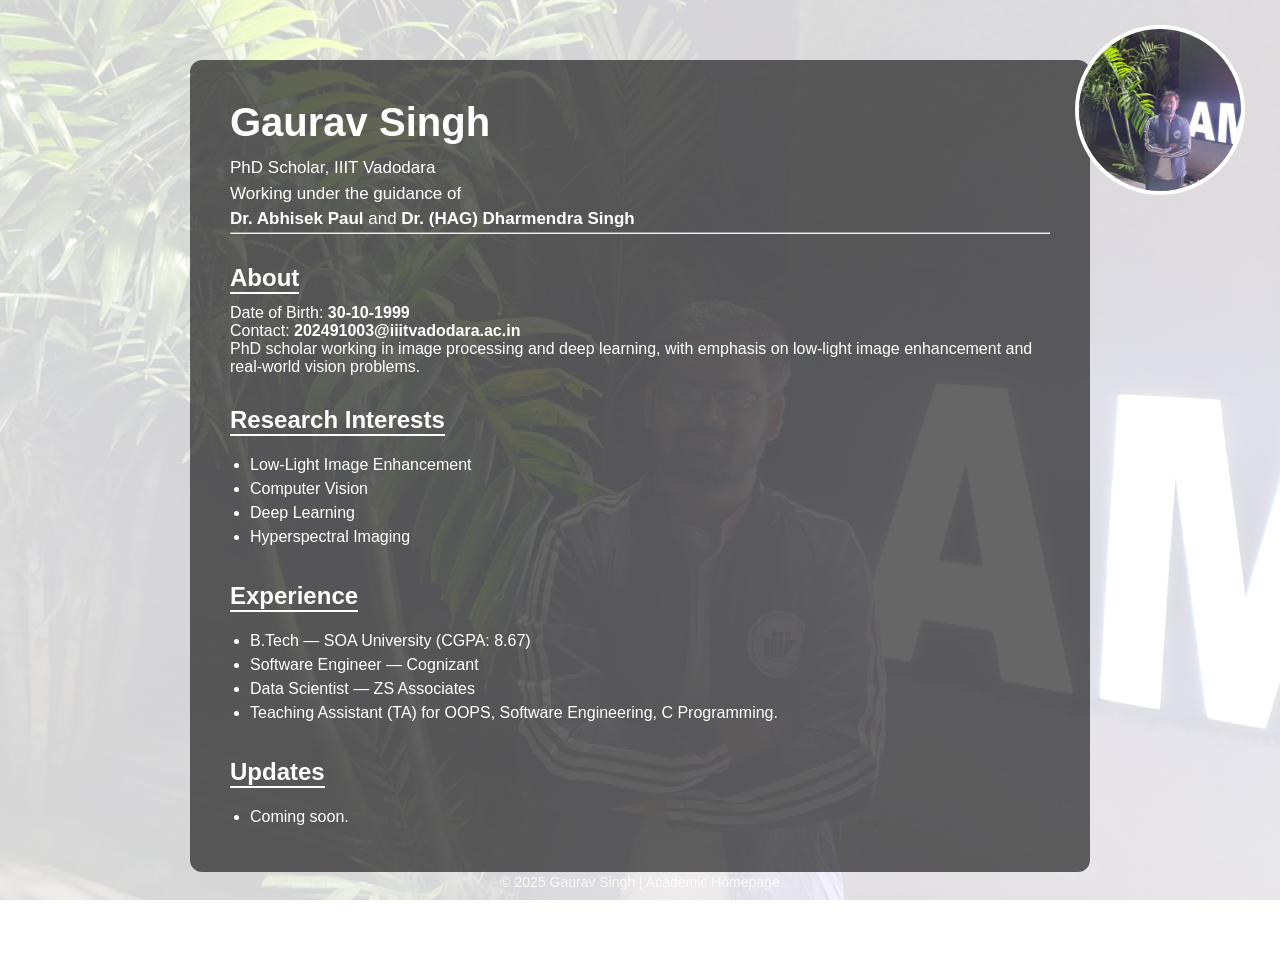
==== index.html @ 0379b95a "Update index.html" ====
<!DOCTYPE html>
<html lang="en">
<head>
    <meta charset="UTF-8">
    <title>Gaurav Singh | PhD Scholar</title>
    <link rel="stylesheet" href="style.css">
</head>

<body>

<!-- TOP-RIGHT PROFILE IMAGE -->
<div class="profile-pic">
    <img src="profile.jpg" alt="Gaurav Singh">
</div>

<!-- MAIN CONTENT -->
<div class="content">

    <h1>Gaurav Singh</h1>
    <p class="subtitle">
        PhD Scholar, IIIT Vadodara<br>
        Working under the guidance of<br>
        <strong>Dr. Abhisek Paul</strong> and <strong>Dr. (HAG) Dharmendra Singh</strong>
    </p>

    <hr>

    <section>
        <h2>About</h2>
        <p>
            Date of Birth: <strong>30-10-1999</strong><br>
            Contact: <strong>202491003@iiitvadodara.ac.in</strong>
        </p>
        <p>
            PhD scholar working in image processing and deep learning,
            with emphasis on low-light image enhancement and real-world vision problems.
        </p>
    </section>

    <section>
        <h2>Research Interests</h2>
        <ul>
            <li>Low-Light Image Enhancement</li>
            <li>Computer Vision</li>
            <li>Deep Learning</li>
            <li>Hyperspectral Imaging</li>
        </ul>
    </section>

    <section>
        <h2>Experience</h2>
        <ul>
            <li>B.Tech — SOA University (CGPA: 8.67)</li>
            <li>Software Engineer — Cognizant</li>
            <li>Data Scientist — ZS Associates</li>
            <li>Teaching Assistant (TA) for OOPS, Software Engineering, C Programming.</li>
        </ul>
    </section>

    <section>
        <h2>Updates</h2>
        <ul>
            <li>Coming soon.</li>
        </ul>
    </section>

</div>

<footer>
    © 2025 Gaurav Singh | Academic Homepage
</footer>

</body>
</html>
---- style.css ----
/* RESET */
* {
    margin: 0;
    padding: 0;
    box-sizing: border-box;
    font-family: Arial, Helvetica, sans-serif;
}

/* BACKGROUND IMAGE WITH OPACITY */
body {
    min-height: 100vh;
    position: relative;
    color: #ffffff;
}

body::before {
    content: "";
    position: fixed;
    inset: 0;
    background: url("profile.jpg") center/cover no-repeat;
    opacity: 0.2;            /* 🔥 Controls background visibility */
    z-index: -1;
}

/* CONTENT AREA */
.content {
    max-width: 900px;
    margin: 60px auto;
    padding: 40px;
    background: rgba(0, 0, 0, 0.6); /* ensures readability */
    border-radius: 12px;
}

/* PROFILE PHOTO (TOP RIGHT) */
.profile-pic {
    position: fixed;
    top: 25px;
    right: 35px;
    width: 170px;
    height: 170px;
    border-radius: 50%;
    overflow: hidden;
    border: 4px solid #ffffff;
    z-index: 10;
}

.profile-pic img {
    width: 100%;
    height: 100%;
    object-fit: cover;
}

/* TEXT STYLING */
h1 {
    font-size: 40px;
    margin-bottom: 10px;
}

.subtitle {
    font-size: 17px;
    line-height: 1.5;
}

h2 {
    margin-top: 30px;
    margin-bottom: 10px;
    border-bottom: 2px solid #ffffff;
    display: inline-block;
}

ul {
    margin-left: 20px;
    margin-top: 10px;
}

li {
    margin-bottom: 6px;
}

/* FOOTER */
footer {
    position: fixed;
    bottom: 10px;
    width: 100%;
    text-align: center;
    font-size: 14px;
    opacity: 0.85;
}
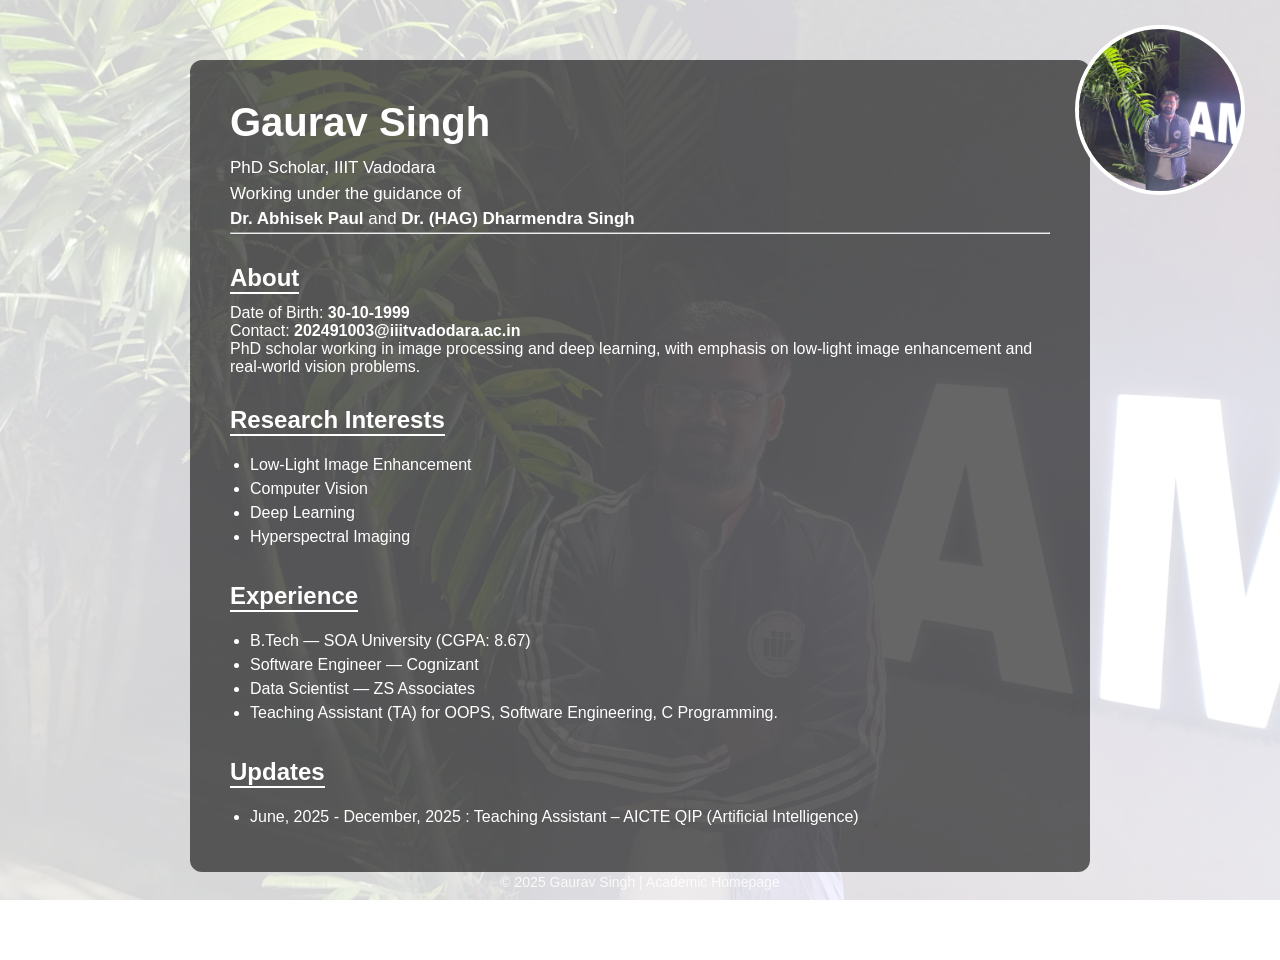
==== commit a1204e0c: "Update index.html" ====
--- a/index.html
+++ b/index.html
@@ -60,7 +60,7 @@
     <section>
         <h2>Updates</h2>
         <ul>
-            <li>Coming soon.</li>
+            <li>June, 2025 - December, 2025 : Teaching Assistant – AICTE QIP (Artificial Intelligence)</li>
         </ul>
     </section>
 
@@ -73,3 +73,4 @@
 </body>
 </html>
 
+
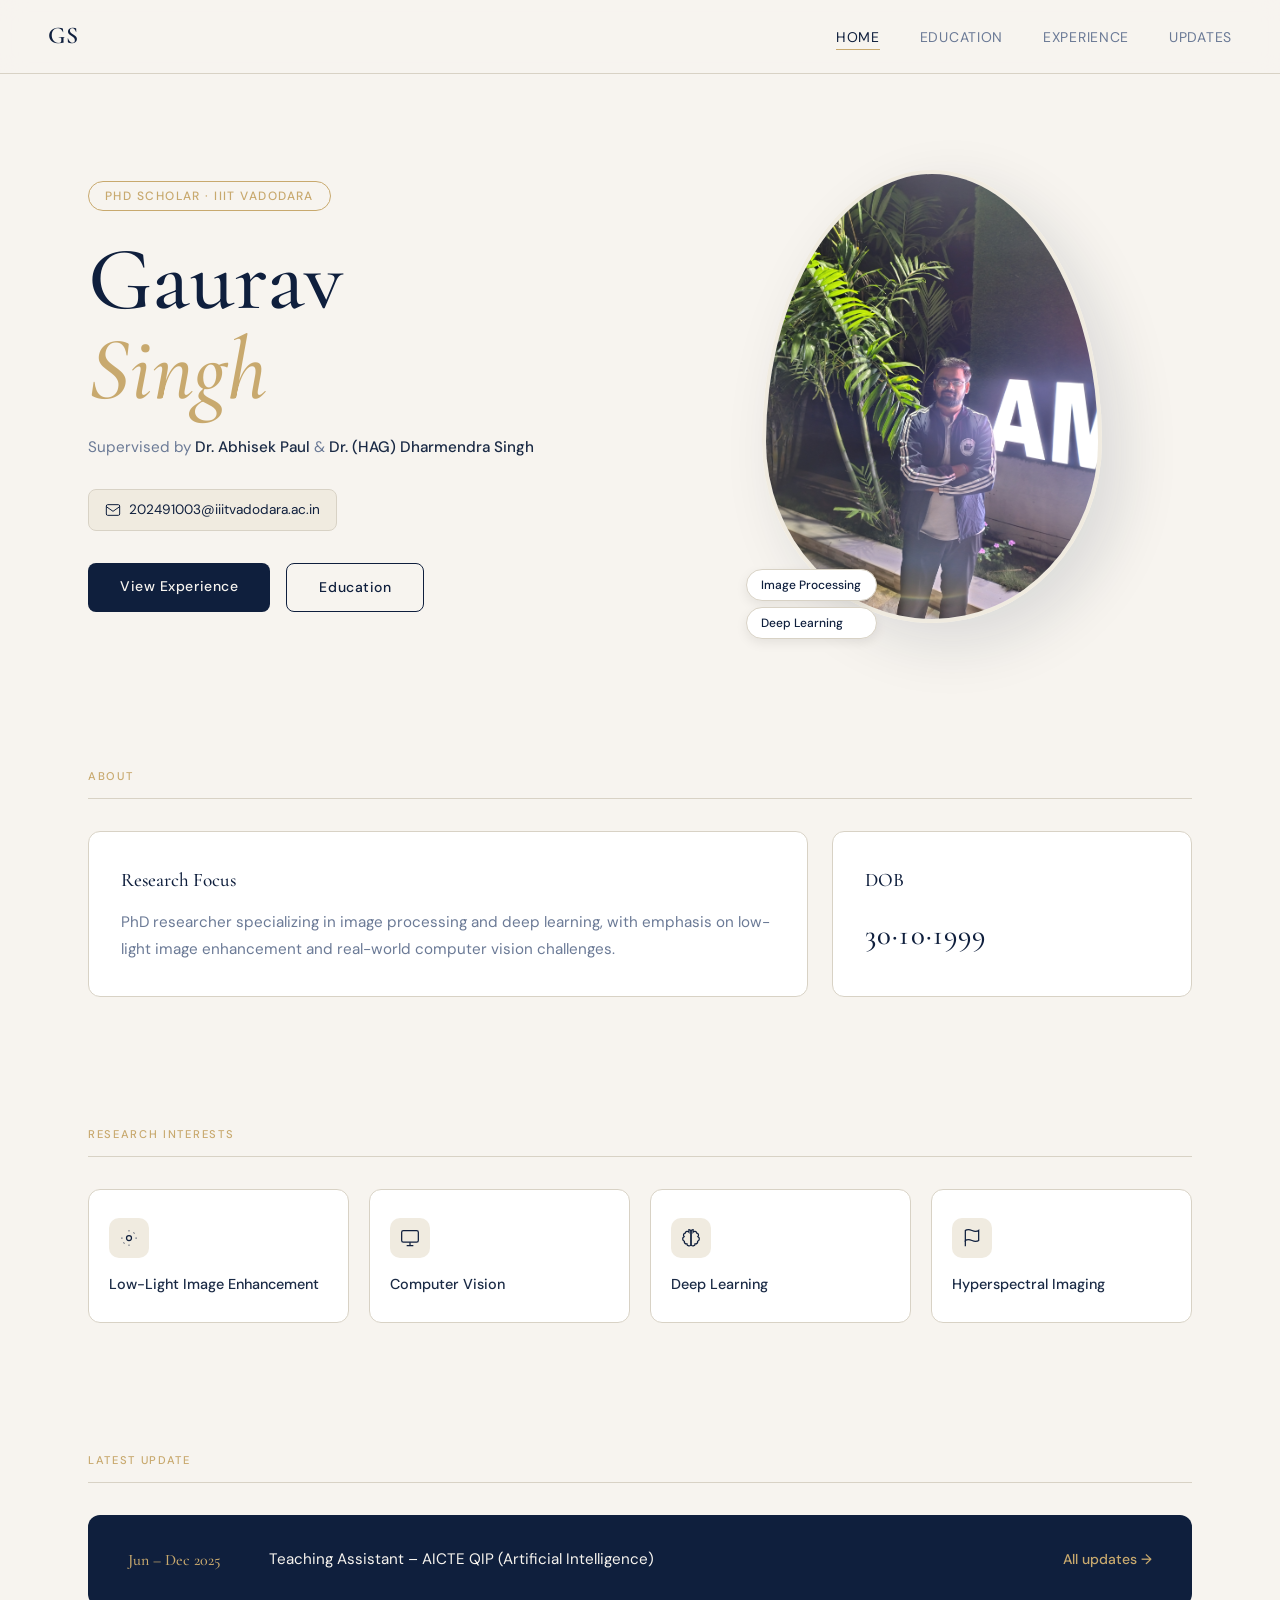
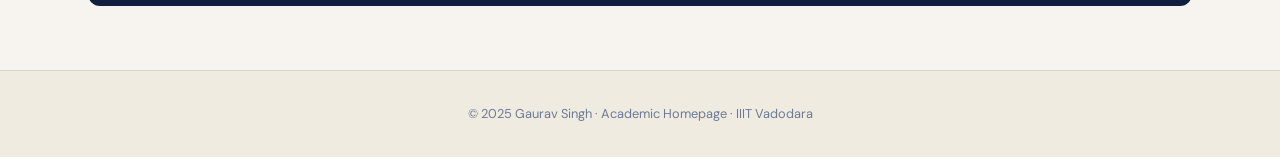
==== commit 79a35d27: "Redesign: modern academic portfolio" ====
--- a/index.html
+++ b/index.html
@@ -1,76 +1,125 @@
-<!DOCTYPE html>
-<html lang="en">
-<head>
-    <meta charset="UTF-8">
-    <title>Gaurav Singh | PhD Scholar</title>
-    <link rel="stylesheet" href="style.css">
-</head>
-
-<body>
-
-<!-- TOP-RIGHT PROFILE IMAGE -->
-<div class="profile-pic">
-    <img src="profile.jpg" alt="Gaurav Singh">
-</div>
-
-<!-- MAIN CONTENT -->
-<div class="content">
-
-    <h1>Gaurav Singh</h1>
-    <p class="subtitle">
-        PhD Scholar, IIIT Vadodara<br>
-        Working under the guidance of<br>
-        <strong>Dr. Abhisek Paul</strong> and <strong>Dr. (HAG) Dharmendra Singh</strong>
-    </p>
-
-    <hr>
-
-    <section>
-        <h2>About</h2>
-        <p>
-            Date of Birth: <strong>30-10-1999</strong><br>
-            Contact: <strong>202491003@iiitvadodara.ac.in</strong>
-        </p>
-        <p>
-            PhD scholar working in image processing and deep learning,
-            with emphasis on low-light image enhancement and real-world vision problems.
-        </p>
-    </section>
-
-    <section>
-        <h2>Research Interests</h2>
-        <ul>
-            <li>Low-Light Image Enhancement</li>
-            <li>Computer Vision</li>
-            <li>Deep Learning</li>
-            <li>Hyperspectral Imaging</li>
-        </ul>
-    </section>
-
-    <section>
-        <h2>Experience</h2>
-        <ul>
-            <li>B.Tech — SOA University (CGPA: 8.67)</li>
-            <li>Software Engineer — Cognizant</li>
-            <li>Data Scientist — ZS Associates</li>
-            <li>Teaching Assistant (TA) for OOPS, Software Engineering, C Programming.</li>
-        </ul>
-    </section>
-
-    <section>
-        <h2>Updates</h2>
-        <ul>
-            <li>June, 2025 - December, 2025 : Teaching Assistant – AICTE QIP (Artificial Intelligence)</li>
-        </ul>
-    </section>
-
-</div>
-
-<footer>
-    © 2025 Gaurav Singh | Academic Homepage
-</footer>
-
-</body>
-</html>
-
-
+<!DOCTYPE html>
+<html lang="en">
+<head>
+<meta charset="UTF-8">
+<meta name="viewport" content="width=device-width, initial-scale=1.0">
+<title>Gaurav Singh | PhD Scholar</title>
+<link rel="preconnect" href="https://fonts.googleapis.com">
+<link rel="preconnect" href="https://fonts.gstatic.com" crossorigin>
+<link href="https://fonts.googleapis.com/css2?family=Cormorant+Garamond:ital,wght@0,400;0,500;0,600;1,400&family=DM+Sans:wght@300;400;500&display=swap" rel="stylesheet">
+<link rel="stylesheet" href="style.css">
+</head>
+<body>
+
+<nav class="navbar">
+  <div class="nav-logo">GS</div>
+  <ul class="nav-links">
+    <li><a href="index.html" class="active">Home</a></li>
+    <li><a href="education.html">Education</a></li>
+    <li><a href="experience.html">Experience</a></li>
+    <li><a href="updates.html">Updates</a></li>
+  </ul>
+  <button class="nav-toggle" aria-label="Toggle menu">&#9776;</button>
+</nav>
+
+<main>
+  <section class="hero">
+    <div class="hero-left">
+      <span class="hero-tag">PhD Scholar · IIIT Vadodara</span>
+      <h1 class="hero-name">Gaurav<br><em>Singh</em></h1>
+      <p class="hero-sub">
+        Supervised by <strong>Dr. Abhisek Paul</strong> &amp;
+        <strong>Dr. (HAG) Dharmendra Singh</strong>
+      </p>
+      <div class="hero-contact">
+        <a href="mailto:202491003@iiitvadodara.ac.in" class="contact-chip">
+          <svg viewBox="0 0 24 24" fill="none" stroke="currentColor" stroke-width="1.5"><rect x="2" y="4" width="20" height="16" rx="2"/><path d="m2 7 10 7 10-7"/></svg>
+          202491003@iiitvadodara.ac.in
+        </a>
+      </div>
+      <div class="hero-cta">
+        <a href="experience.html" class="btn-primary">View Experience</a>
+        <a href="education.html" class="btn-outline">Education</a>
+      </div>
+    </div>
+    <div class="hero-right">
+      <div class="profile-frame">
+        <img src="profile.jpg" alt="Gaurav Singh">
+        <div class="profile-badge">
+          <span>Image Processing</span>
+          <span>Deep Learning</span>
+        </div>
+      </div>
+    </div>
+  </section>
+
+  <section class="section about-section">
+    <div class="section-label">About</div>
+    <div class="about-grid">
+      <div class="about-card">
+        <h3>Research Focus</h3>
+        <p>PhD researcher specializing in image processing and deep learning, with emphasis on low-light image enhancement and real-world computer vision challenges.</p>
+      </div>
+      <div class="about-card">
+        <h3>DOB</h3>
+        <p class="big-stat">30·10·1999</p>
+      </div>
+    </div>
+  </section>
+
+  <section class="section interests-section">
+    <div class="section-label">Research Interests</div>
+    <div class="interests-grid">
+      <div class="interest-item">
+        <div class="interest-icon">
+          <svg viewBox="0 0 24 24" fill="none" stroke="currentColor" stroke-width="1.5"><circle cx="12" cy="12" r="3"/><path d="M3 12h1m16 0h1M12 3v1m0 16v1m-6.36-2.64.7-.7m11.32-11.32.7-.7M5.64 18.36l.7-.7m11.32-11.32.7-.7"/></svg>
+        </div>
+        <span>Low-Light Image Enhancement</span>
+      </div>
+      <div class="interest-item">
+        <div class="interest-icon">
+          <svg viewBox="0 0 24 24" fill="none" stroke="currentColor" stroke-width="1.5"><rect x="2" y="3" width="20" height="14" rx="2"/><path d="M8 21h8m-4-4v4"/></svg>
+        </div>
+        <span>Computer Vision</span>
+      </div>
+      <div class="interest-item">
+        <div class="interest-icon">
+          <svg viewBox="0 0 24 24" fill="none" stroke="currentColor" stroke-width="1.5"><path d="M9.5 2A2.5 2.5 0 0 1 12 4.5v15a2.5 2.5 0 0 1-4.96-.46 2.5 2.5 0 0 1-2.96-3.08 3 3 0 0 1-.34-5.58 2.5 2.5 0 0 1 1.32-4.24 2.5 2.5 0 0 1 4.44-1.14Z"/><path d="M14.5 2A2.5 2.5 0 0 0 12 4.5v15a2.5 2.5 0 0 0 4.96-.46 2.5 2.5 0 0 0 2.96-3.08 3 3 0 0 0 .34-5.58 2.5 2.5 0 0 0-1.32-4.24 2.5 2.5 0 0 0-4.44-1.14Z"/></svg>
+        </div>
+        <span>Deep Learning</span>
+      </div>
+      <div class="interest-item">
+        <div class="interest-icon">
+          <svg viewBox="0 0 24 24" fill="none" stroke="currentColor" stroke-width="1.5"><path d="M4 15s1-1 4-1 5 2 8 2 4-1 4-1V3s-1 1-4 1-5-2-8-2-4 1-4 1z"/><line x1="4" y1="22" x2="4" y2="15"/></svg>
+        </div>
+        <span>Hyperspectral Imaging</span>
+      </div>
+    </div>
+  </section>
+
+  <section class="section updates-preview">
+    <div class="section-label">Latest Update</div>
+    <div class="update-card">
+      <div class="update-date">Jun – Dec 2025</div>
+      <div class="update-text">Teaching Assistant – AICTE QIP (Artificial Intelligence)</div>
+      <a href="updates.html" class="update-link">All updates →</a>
+    </div>
+  </section>
+</main>
+
+<footer class="footer">
+  <p>© 2025 Gaurav Singh · Academic Homepage · IIIT Vadodara</p>
+</footer>
+
+<script>
+  const toggle = document.querySelector('.nav-toggle');
+  const links = document.querySelector('.nav-links');
+  toggle.addEventListener('click', () => links.classList.toggle('open'));
+
+  const observer = new IntersectionObserver((entries) => {
+    entries.forEach(e => { if (e.isIntersecting) e.target.classList.add('visible'); });
+  }, { threshold: 0.15 });
+  document.querySelectorAll('.section').forEach(s => observer.observe(s));
+</script>
+</body>
+</html>
--- a/style.css
+++ b/style.css
@@ -1,88 +1,623 @@
-/* RESET */
-* {
-    margin: 0;
-    padding: 0;
-    box-sizing: border-box;
-    font-family: Arial, Helvetica, sans-serif;
-}
-
-/* BACKGROUND IMAGE WITH OPACITY */
-body {
-    min-height: 100vh;
-    position: relative;
-    color: #ffffff;
-}
-
-body::before {
-    content: "";
-    position: fixed;
-    inset: 0;
-    background: url("profile.jpg") center/cover no-repeat;
-    opacity: 0.2;            /* 🔥 Controls background visibility */
-    z-index: -1;
-}
-
-/* CONTENT AREA */
-.content {
-    max-width: 900px;
-    margin: 60px auto;
-    padding: 40px;
-    background: rgba(0, 0, 0, 0.6); /* ensures readability */
-    border-radius: 12px;
-}
-
-/* PROFILE PHOTO (TOP RIGHT) */
-.profile-pic {
-    position: fixed;
-    top: 25px;
-    right: 35px;
-    width: 170px;
-    height: 170px;
-    border-radius: 50%;
-    overflow: hidden;
-    border: 4px solid #ffffff;
-    z-index: 10;
-}
-
-.profile-pic img {
-    width: 100%;
-    height: 100%;
-    object-fit: cover;
-}
-
-/* TEXT STYLING */
-h1 {
-    font-size: 40px;
-    margin-bottom: 10px;
-}
-
-.subtitle {
-    font-size: 17px;
-    line-height: 1.5;
-}
-
-h2 {
-    margin-top: 30px;
-    margin-bottom: 10px;
-    border-bottom: 2px solid #ffffff;
-    display: inline-block;
-}
-
-ul {
-    margin-left: 20px;
-    margin-top: 10px;
-}
-
-li {
-    margin-bottom: 6px;
-}
-
-/* FOOTER */
-footer {
-    position: fixed;
-    bottom: 10px;
-    width: 100%;
-    text-align: center;
-    font-size: 14px;
-    opacity: 0.85;
-}
+/* =============================================
+   Gaurav Singh — Academic Portfolio
+   Aesthetic: Refined Editorial · Ivory & Deep Navy
+   ============================================= */
+
+:root {
+  --navy:   #0f1f3d;
+  --ivory:  #f7f4ef;
+  --warm:   #f0ebe0;
+  --accent: #c8a96e;
+  --muted:  #6b7a96;
+  --border: #d8d2c5;
+  --text:   #1a2a45;
+  --white:  #ffffff;
+  --font-display: 'Cormorant Garamond', Georgia, serif;
+  --font-body:    'DM Sans', system-ui, sans-serif;
+  --ease: cubic-bezier(0.4, 0, 0.2, 1);
+  --radius: 12px;
+}
+
+*, *::before, *::after { box-sizing: border-box; margin: 0; padding: 0; }
+
+html { scroll-behavior: smooth; }
+
+body {
+  font-family: var(--font-body);
+  background: var(--ivory);
+  color: var(--text);
+  font-size: 16px;
+  line-height: 1.7;
+  min-height: 100vh;
+}
+
+/* ── NAVBAR ── */
+.navbar {
+  position: sticky;
+  top: 0;
+  z-index: 100;
+  display: flex;
+  align-items: center;
+  justify-content: space-between;
+  padding: 1rem 3rem;
+  background: rgba(247, 244, 239, 0.92);
+  backdrop-filter: blur(12px);
+  border-bottom: 1px solid var(--border);
+}
+
+.nav-logo {
+  font-family: var(--font-display);
+  font-size: 1.5rem;
+  font-weight: 600;
+  color: var(--navy);
+  letter-spacing: 0.04em;
+}
+
+.nav-links {
+  list-style: none;
+  display: flex;
+  gap: 2.5rem;
+}
+
+.nav-links a {
+  text-decoration: none;
+  font-size: 0.875rem;
+  font-weight: 400;
+  color: var(--muted);
+  letter-spacing: 0.05em;
+  text-transform: uppercase;
+  transition: color 0.2s var(--ease);
+  position: relative;
+}
+
+.nav-links a::after {
+  content: '';
+  position: absolute;
+  bottom: -4px;
+  left: 0;
+  width: 0;
+  height: 1px;
+  background: var(--accent);
+  transition: width 0.25s var(--ease);
+}
+
+.nav-links a:hover,
+.nav-links a.active {
+  color: var(--navy);
+}
+
+.nav-links a:hover::after,
+.nav-links a.active::after {
+  width: 100%;
+}
+
+.nav-toggle {
+  display: none;
+  background: none;
+  border: none;
+  font-size: 1.4rem;
+  cursor: pointer;
+  color: var(--navy);
+}
+
+/* ── HERO ── */
+.hero {
+  display: grid;
+  grid-template-columns: 1fr 1fr;
+  gap: 4rem;
+  align-items: center;
+  padding: 6rem 3rem 5rem;
+  max-width: 1200px;
+  margin: 0 auto;
+}
+
+.hero-tag {
+  display: inline-block;
+  font-size: 0.75rem;
+  font-weight: 500;
+  letter-spacing: 0.12em;
+  text-transform: uppercase;
+  color: var(--accent);
+  border: 1px solid var(--accent);
+  border-radius: 20px;
+  padding: 0.25rem 1rem;
+  margin-bottom: 1.5rem;
+  animation: fadeUp 0.6s var(--ease) both;
+}
+
+.hero-name {
+  font-family: var(--font-display);
+  font-size: clamp(3.5rem, 7vw, 6rem);
+  font-weight: 500;
+  line-height: 1.0;
+  color: var(--navy);
+  margin-bottom: 1.25rem;
+  animation: fadeUp 0.6s 0.1s var(--ease) both;
+}
+
+.hero-name em {
+  font-style: italic;
+  color: var(--accent);
+}
+
+.hero-sub {
+  font-size: 0.95rem;
+  color: var(--muted);
+  line-height: 1.8;
+  margin-bottom: 1.75rem;
+  animation: fadeUp 0.6s 0.2s var(--ease) both;
+}
+
+.hero-sub strong { color: var(--text); font-weight: 500; }
+
+.hero-contact {
+  margin-bottom: 2rem;
+  animation: fadeUp 0.6s 0.3s var(--ease) both;
+}
+
+.contact-chip {
+  display: inline-flex;
+  align-items: center;
+  gap: 0.5rem;
+  font-size: 0.85rem;
+  color: var(--navy);
+  text-decoration: none;
+  background: var(--warm);
+  border: 1px solid var(--border);
+  border-radius: 8px;
+  padding: 0.5rem 1rem;
+  transition: all 0.2s var(--ease);
+}
+
+.contact-chip svg { width: 16px; height: 16px; }
+
+.contact-chip:hover {
+  background: var(--navy);
+  color: var(--ivory);
+  border-color: var(--navy);
+}
+
+.hero-cta {
+  display: flex;
+  gap: 1rem;
+  flex-wrap: wrap;
+  animation: fadeUp 0.6s 0.4s var(--ease) both;
+}
+
+.btn-primary {
+  display: inline-block;
+  padding: 0.75rem 2rem;
+  background: var(--navy);
+  color: var(--ivory);
+  text-decoration: none;
+  border-radius: 8px;
+  font-size: 0.875rem;
+  font-weight: 500;
+  letter-spacing: 0.04em;
+  transition: all 0.25s var(--ease);
+}
+
+.btn-primary:hover {
+  background: #1a3060;
+  transform: translateY(-2px);
+}
+
+.btn-outline {
+  display: inline-block;
+  padding: 0.75rem 2rem;
+  background: transparent;
+  color: var(--navy);
+  text-decoration: none;
+  border-radius: 8px;
+  border: 1.5px solid var(--navy);
+  font-size: 0.875rem;
+  font-weight: 500;
+  letter-spacing: 0.04em;
+  transition: all 0.25s var(--ease);
+}
+
+.btn-outline:hover {
+  background: var(--navy);
+  color: var(--ivory);
+  transform: translateY(-2px);
+}
+
+/* ── PROFILE FRAME ── */
+.hero-right {
+  display: flex;
+  justify-content: center;
+  align-items: center;
+  animation: fadeLeft 0.7s 0.3s var(--ease) both;
+}
+
+.profile-frame {
+  position: relative;
+  width: 340px;
+}
+
+.profile-frame img {
+  width: 100%;
+  aspect-ratio: 3/4;
+  object-fit: cover;
+  border-radius: 50% 50% 50% 50% / 60% 60% 40% 40%;
+  display: block;
+  border: 4px solid var(--warm);
+  box-shadow: 20px 20px 60px rgba(15,31,61,0.12);
+}
+
+.profile-badge {
+  position: absolute;
+  bottom: -1rem;
+  left: -1rem;
+  display: flex;
+  flex-direction: column;
+  gap: 0.4rem;
+}
+
+.profile-badge span {
+  background: var(--white);
+  border: 1px solid var(--border);
+  border-radius: 20px;
+  padding: 0.3rem 0.9rem;
+  font-size: 0.75rem;
+  color: var(--navy);
+  font-weight: 500;
+  box-shadow: 0 4px 12px rgba(0,0,0,0.08);
+  white-space: nowrap;
+}
+
+/* ── SECTIONS ── */
+.section {
+  max-width: 1200px;
+  margin: 0 auto;
+  padding: 4rem 3rem;
+  opacity: 0;
+  transform: translateY(30px);
+  transition: opacity 0.6s var(--ease), transform 0.6s var(--ease);
+}
+
+.section.visible {
+  opacity: 1;
+  transform: translateY(0);
+}
+
+.section-label {
+  font-size: 0.7rem;
+  font-weight: 500;
+  letter-spacing: 0.15em;
+  text-transform: uppercase;
+  color: var(--accent);
+  margin-bottom: 2rem;
+  padding-bottom: 0.75rem;
+  border-bottom: 1px solid var(--border);
+}
+
+/* ── ABOUT ── */
+.about-grid {
+  display: grid;
+  grid-template-columns: 2fr 1fr;
+  gap: 1.5rem;
+}
+
+.about-card {
+  background: var(--white);
+  border: 1px solid var(--border);
+  border-radius: var(--radius);
+  padding: 2rem;
+}
+
+.about-card h3 {
+  font-family: var(--font-display);
+  font-size: 1.2rem;
+  font-weight: 500;
+  color: var(--navy);
+  margin-bottom: 0.75rem;
+}
+
+.about-card p {
+  color: var(--muted);
+  font-size: 0.95rem;
+  line-height: 1.8;
+}
+
+.big-stat {
+  font-family: var(--font-display);
+  font-size: 1.8rem !important;
+  font-weight: 500;
+  color: var(--navy) !important;
+  letter-spacing: 0.04em;
+}
+
+/* ── INTERESTS ── */
+.interests-grid {
+  display: grid;
+  grid-template-columns: repeat(4, 1fr);
+  gap: 1.25rem;
+}
+
+.interest-item {
+  background: var(--white);
+  border: 1px solid var(--border);
+  border-radius: var(--radius);
+  padding: 1.75rem 1.25rem;
+  display: flex;
+  flex-direction: column;
+  align-items: flex-start;
+  gap: 1rem;
+  transition: all 0.25s var(--ease);
+}
+
+.interest-item:hover {
+  border-color: var(--accent);
+  transform: translateY(-4px);
+  box-shadow: 0 8px 24px rgba(15,31,61,0.08);
+}
+
+.interest-icon {
+  width: 40px;
+  height: 40px;
+  background: var(--warm);
+  border-radius: 10px;
+  display: flex;
+  align-items: center;
+  justify-content: center;
+}
+
+.interest-icon svg {
+  width: 20px;
+  height: 20px;
+  stroke: var(--navy);
+}
+
+.interest-item span {
+  font-size: 0.9rem;
+  font-weight: 500;
+  color: var(--text);
+  line-height: 1.4;
+}
+
+/* ── UPDATE CARD ── */
+.update-card {
+  background: var(--navy);
+  border-radius: var(--radius);
+  padding: 2rem 2.5rem;
+  display: flex;
+  align-items: center;
+  gap: 3rem;
+  flex-wrap: wrap;
+}
+
+.update-date {
+  font-family: var(--font-display);
+  font-size: 1rem;
+  color: var(--accent);
+  white-space: nowrap;
+  font-weight: 500;
+}
+
+.update-text {
+  flex: 1;
+  color: var(--ivory);
+  font-size: 0.95rem;
+}
+
+.update-link {
+  color: var(--accent);
+  text-decoration: none;
+  font-size: 0.875rem;
+  font-weight: 500;
+  white-space: nowrap;
+  transition: opacity 0.2s;
+}
+
+.update-link:hover { opacity: 0.75; }
+
+/* ── FOOTER ── */
+.footer {
+  text-align: center;
+  padding: 2rem;
+  font-size: 0.8rem;
+  color: var(--muted);
+  border-top: 1px solid var(--border);
+  background: var(--warm);
+}
+
+/* ── PAGE HEADER (for inner pages) ── */
+.page-header {
+  background: var(--navy);
+  padding: 5rem 3rem 4rem;
+  text-align: center;
+}
+
+.page-header h1 {
+  font-family: var(--font-display);
+  font-size: clamp(2.5rem, 5vw, 4rem);
+  font-weight: 500;
+  color: var(--ivory);
+  margin-bottom: 0.5rem;
+}
+
+.page-header p {
+  color: var(--accent);
+  font-size: 0.875rem;
+  letter-spacing: 0.08em;
+  text-transform: uppercase;
+}
+
+/* ── TIMELINE (for experience/education) ── */
+.timeline-section {
+  max-width: 800px;
+  margin: 0 auto;
+  padding: 4rem 3rem;
+}
+
+.timeline {
+  position: relative;
+  padding-left: 2rem;
+}
+
+.timeline::before {
+  content: '';
+  position: absolute;
+  left: 0;
+  top: 0;
+  bottom: 0;
+  width: 1px;
+  background: linear-gradient(to bottom, var(--accent), transparent);
+}
+
+.timeline-item {
+  position: relative;
+  padding-left: 2rem;
+  padding-bottom: 2.5rem;
+  opacity: 0;
+  transform: translateX(-20px);
+  transition: all 0.5s var(--ease);
+}
+
+.timeline-item.visible {
+  opacity: 1;
+  transform: translateX(0);
+}
+
+.timeline-item::before {
+  content: '';
+  position: absolute;
+  left: -2rem;
+  top: 0.4rem;
+  width: 10px;
+  height: 10px;
+  border-radius: 50%;
+  background: var(--accent);
+  border: 2px solid var(--ivory);
+  box-shadow: 0 0 0 3px var(--accent);
+  transform: translateX(-4px);
+}
+
+.timeline-period {
+  font-size: 0.75rem;
+  letter-spacing: 0.1em;
+  text-transform: uppercase;
+  color: var(--accent);
+  font-weight: 500;
+  margin-bottom: 0.4rem;
+}
+
+.timeline-title {
+  font-family: var(--font-display);
+  font-size: 1.3rem;
+  font-weight: 500;
+  color: var(--navy);
+  margin-bottom: 0.25rem;
+}
+
+.timeline-org {
+  font-size: 0.85rem;
+  color: var(--muted);
+  margin-bottom: 0.6rem;
+}
+
+.timeline-desc {
+  font-size: 0.9rem;
+  color: var(--text);
+  line-height: 1.7;
+}
+
+/* ── UPDATES LIST ── */
+.updates-list {
+  max-width: 800px;
+  margin: 0 auto;
+  padding: 4rem 3rem;
+  display: flex;
+  flex-direction: column;
+  gap: 1rem;
+}
+
+.update-row {
+  display: flex;
+  align-items: flex-start;
+  gap: 2rem;
+  padding: 1.5rem;
+  background: var(--white);
+  border: 1px solid var(--border);
+  border-radius: var(--radius);
+  transition: all 0.25s var(--ease);
+}
+
+.update-row:hover {
+  border-color: var(--accent);
+  transform: translateX(4px);
+}
+
+.update-row-date {
+  font-size: 0.8rem;
+  color: var(--accent);
+  font-weight: 500;
+  white-space: nowrap;
+  min-width: 120px;
+  padding-top: 0.2rem;
+}
+
+.update-row-content {
+  font-size: 0.95rem;
+  color: var(--text);
+}
+
+/* ── ANIMATIONS ── */
+@keyframes fadeUp {
+  from { opacity: 0; transform: translateY(24px); }
+  to   { opacity: 1; transform: translateY(0); }
+}
+
+@keyframes fadeLeft {
+  from { opacity: 0; transform: translateX(24px); }
+  to   { opacity: 1; transform: translateX(0); }
+}
+
+/* ── RESPONSIVE ── */
+@media (max-width: 900px) {
+  .navbar { padding: 1rem 1.5rem; }
+
+  .nav-links {
+    display: none;
+    position: absolute;
+    top: 64px;
+    left: 0;
+    right: 0;
+    flex-direction: column;
+    gap: 0;
+    background: var(--ivory);
+    border-bottom: 1px solid var(--border);
+    padding: 1rem 0;
+  }
+
+  .nav-links.open { display: flex; }
+  .nav-links a { display: block; padding: 0.75rem 2rem; }
+  .nav-toggle { display: block; }
+
+  .hero {
+    grid-template-columns: 1fr;
+    padding: 3rem 1.5rem 2rem;
+    gap: 3rem;
+  }
+
+  .hero-right { order: -1; }
+  .profile-frame { width: 220px; }
+
+  .about-grid { grid-template-columns: 1fr; }
+
+  .interests-grid {
+    grid-template-columns: repeat(2, 1fr);
+  }
+
+  .section { padding: 3rem 1.5rem; }
+  .page-header { padding: 4rem 1.5rem 3rem; }
+  .timeline-section,
+  .updates-list { padding: 3rem 1.5rem; }
+}
+
+@media (max-width: 480px) {
+  .interests-grid { grid-template-columns: 1fr; }
+  .update-card { flex-direction: column; gap: 1rem; }
+  .hero-name { font-size: 3rem; }
+}
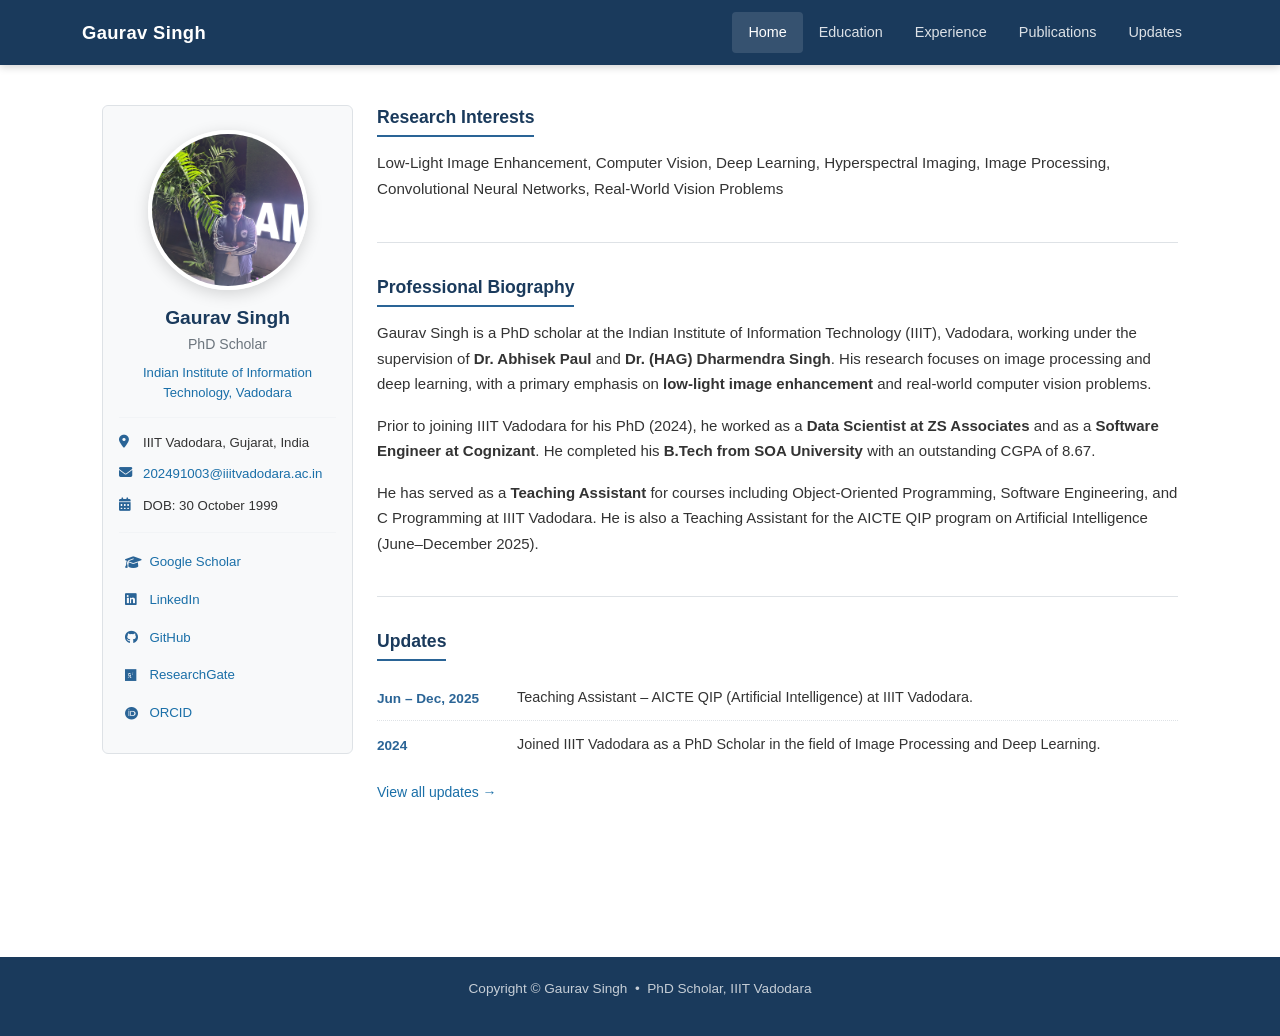
==== commit 8a72ade2: "Redesign: modern academic portfolio" ====
--- a/index.html
+++ b/index.html
@@ -1,125 +1,125 @@
 <!DOCTYPE html>
 <html lang="en">
 <head>
-<meta charset="UTF-8">
-<meta name="viewport" content="width=device-width, initial-scale=1.0">
-<title>Gaurav Singh | PhD Scholar</title>
-<link rel="preconnect" href="https://fonts.googleapis.com">
-<link rel="preconnect" href="https://fonts.gstatic.com" crossorigin>
-<link href="https://fonts.googleapis.com/css2?family=Cormorant+Garamond:ital,wght@0,400;0,500;0,600;1,400&family=DM+Sans:wght@300;400;500&display=swap" rel="stylesheet">
-<link rel="stylesheet" href="style.css">
+  <meta charset="UTF-8">
+  <meta name="viewport" content="width=device-width, initial-scale=1.0">
+  <title>Gaurav Singh | PhD Scholar</title>
+  <meta name="description" content="Gaurav Singh — PhD Scholar at IIIT Vadodara, working on Image Processing and Deep Learning.">
+  <link rel="stylesheet" href="https://cdnjs.cloudflare.com/ajax/libs/bootstrap/5.3.3/css/bootstrap.min.css">
+  <link rel="stylesheet" href="https://cdnjs.cloudflare.com/ajax/libs/font-awesome/6.5.2/css/all.min.css">
+  <link rel="stylesheet" href="style.css">
 </head>
 <body>
 
-<nav class="navbar">
-  <div class="nav-logo">GS</div>
-  <ul class="nav-links">
-    <li><a href="index.html" class="active">Home</a></li>
-    <li><a href="education.html">Education</a></li>
-    <li><a href="experience.html">Experience</a></li>
-    <li><a href="updates.html">Updates</a></li>
-  </ul>
-  <button class="nav-toggle" aria-label="Toggle menu">&#9776;</button>
+<nav class="navbar navbar-expand-lg sticky-top">
+  <div class="container">
+    <a class="navbar-brand" href="index.html">Gaurav Singh</a>
+    <button class="navbar-toggler" type="button" data-bs-toggle="collapse" data-bs-target="#navMenu">
+      <span class="navbar-toggler-icon"></span>
+    </button>
+    <div class="collapse navbar-collapse" id="navMenu">
+      <ul class="navbar-nav ms-auto">
+        <li class="nav-item"><a class="nav-link active" href="index.html">Home</a></li>
+        <li class="nav-item"><a class="nav-link" href="education.html">Education</a></li>
+        <li class="nav-item"><a class="nav-link" href="experience.html">Experience</a></li>
+        <li class="nav-item"><a class="nav-link" href="publications.html">Publications</a></li>
+        <li class="nav-item"><a class="nav-link" href="updates.html">Updates</a></li>
+      </ul>
+    </div>
+  </div>
 </nav>
 
-<main>
-  <section class="hero">
-    <div class="hero-left">
-      <span class="hero-tag">PhD Scholar · IIIT Vadodara</span>
-      <h1 class="hero-name">Gaurav<br><em>Singh</em></h1>
-      <p class="hero-sub">
-        Supervised by <strong>Dr. Abhisek Paul</strong> &amp;
-        <strong>Dr. (HAG) Dharmendra Singh</strong>
-      </p>
-      <div class="hero-contact">
-        <a href="mailto:202491003@iiitvadodara.ac.in" class="contact-chip">
-          <svg viewBox="0 0 24 24" fill="none" stroke="currentColor" stroke-width="1.5"><rect x="2" y="4" width="20" height="16" rx="2"/><path d="m2 7 10 7 10-7"/></svg>
-          202491003@iiitvadodara.ac.in
-        </a>
-      </div>
-      <div class="hero-cta">
-        <a href="experience.html" class="btn-primary">View Experience</a>
-        <a href="education.html" class="btn-outline">Education</a>
-      </div>
-    </div>
-    <div class="hero-right">
-      <div class="profile-frame">
-        <img src="profile.jpg" alt="Gaurav Singh">
-        <div class="profile-badge">
-          <span>Image Processing</span>
-          <span>Deep Learning</span>
+<div class="container main-container">
+  <div class="row g-4">
+
+    <!-- SIDEBAR -->
+    <div class="col-lg-3 col-md-4">
+      <div class="sidebar">
+        <img src="profile.jpg" alt="Gaurav Singh" class="profile-photo">
+        <h2 class="sidebar-name">Gaurav Singh</h2>
+        <p class="sidebar-title">PhD Scholar</p>
+        <p class="sidebar-inst">
+          <a href="https://iiitvadodara.ac.in" target="_blank">
+            Indian Institute of Information Technology, Vadodara
+          </a>
+        </p>
+        <hr class="sidebar-divider">
+        <ul class="sidebar-info">
+          <li><i class="fas fa-map-marker-alt"></i> IIIT Vadodara, Gujarat, India</li>
+          <li><i class="fas fa-envelope"></i> <a href="mailto:202491003@iiitvadodara.ac.in">202491003@iiitvadodara.ac.in</a></li>
+          <li><i class="fas fa-calendar-alt"></i> DOB: 30 October 1999</li>
+        </ul>
+        <hr class="sidebar-divider">
+        <div class="social-links">
+          <a href="#" title="Google Scholar"><i class="fas fa-graduation-cap"></i> Google Scholar</a>
+          <a href="https://linkedin.com" target="_blank" title="LinkedIn"><i class="fab fa-linkedin"></i> LinkedIn</a>
+          <a href="https://github.com/Gaurav8917" target="_blank" title="GitHub"><i class="fab fa-github"></i> GitHub</a>
+          <a href="#" title="ResearchGate"><i class="fab fa-researchgate"></i> ResearchGate</a>
+          <a href="#" title="ORCID"><i class="fab fa-orcid"></i> ORCID</a>
         </div>
       </div>
     </div>
-  </section>
 
-  <section class="section about-section">
-    <div class="section-label">About</div>
-    <div class="about-grid">
-      <div class="about-card">
-        <h3>Research Focus</h3>
-        <p>PhD researcher specializing in image processing and deep learning, with emphasis on low-light image enhancement and real-world computer vision challenges.</p>
-      </div>
-      <div class="about-card">
-        <h3>DOB</h3>
-        <p class="big-stat">30·10·1999</p>
-      </div>
+    <!-- MAIN CONTENT -->
+    <div class="col-lg-9 col-md-8">
+
+      <section class="content-section">
+        <h3 class="section-title">Research Interests</h3>
+        <p class="research-interests-text">
+          Low-Light Image Enhancement, Computer Vision, Deep Learning,
+          Hyperspectral Imaging, Image Processing, Convolutional Neural Networks,
+          Real-World Vision Problems
+        </p>
+      </section>
+
+      <section class="content-section">
+        <h3 class="section-title">Professional Biography</h3>
+        <p>
+          Gaurav Singh is a PhD scholar at the Indian Institute of Information Technology (IIIT), Vadodara,
+          working under the supervision of <strong>Dr. Abhisek Paul</strong> and
+          <strong>Dr. (HAG) Dharmendra Singh</strong>. His research focuses on image processing and deep
+          learning, with a primary emphasis on <strong>low-light image enhancement</strong> and
+          real-world computer vision problems.
+        </p>
+        <p>
+          Prior to joining IIIT Vadodara for his PhD (2024), he worked as a
+          <strong>Data Scientist at ZS Associates</strong> and as a
+          <strong>Software Engineer at Cognizant</strong>. He completed his
+          <strong>B.Tech from SOA University</strong> with an outstanding CGPA of 8.67.
+        </p>
+        <p>
+          He has served as a <strong>Teaching Assistant</strong> for courses including
+          Object-Oriented Programming, Software Engineering, and C Programming at IIIT Vadodara.
+          He is also a Teaching Assistant for the AICTE QIP program on Artificial Intelligence
+          (June–December 2025).
+        </p>
+      </section>
+
+      <section class="content-section">
+        <h3 class="section-title">Updates</h3>
+        <div class="updates-list">
+          <div class="update-item">
+            <span class="update-date">Jun – Dec, 2025</span>
+            <span class="update-text">Teaching Assistant – AICTE QIP (Artificial Intelligence) at IIIT Vadodara.</span>
+          </div>
+          <div class="update-item">
+            <span class="update-date">2024</span>
+            <span class="update-text">Joined IIIT Vadodara as a PhD Scholar in the field of Image Processing and Deep Learning.</span>
+          </div>
+        </div>
+        <a href="updates.html" class="view-all-link">View all updates &rarr;</a>
+      </section>
+
     </div>
-  </section>
+  </div>
+</div>
 
-  <section class="section interests-section">
-    <div class="section-label">Research Interests</div>
-    <div class="interests-grid">
-      <div class="interest-item">
-        <div class="interest-icon">
-          <svg viewBox="0 0 24 24" fill="none" stroke="currentColor" stroke-width="1.5"><circle cx="12" cy="12" r="3"/><path d="M3 12h1m16 0h1M12 3v1m0 16v1m-6.36-2.64.7-.7m11.32-11.32.7-.7M5.64 18.36l.7-.7m11.32-11.32.7-.7"/></svg>
-        </div>
-        <span>Low-Light Image Enhancement</span>
-      </div>
-      <div class="interest-item">
-        <div class="interest-icon">
-          <svg viewBox="0 0 24 24" fill="none" stroke="currentColor" stroke-width="1.5"><rect x="2" y="3" width="20" height="14" rx="2"/><path d="M8 21h8m-4-4v4"/></svg>
-        </div>
-        <span>Computer Vision</span>
-      </div>
-      <div class="interest-item">
-        <div class="interest-icon">
-          <svg viewBox="0 0 24 24" fill="none" stroke="currentColor" stroke-width="1.5"><path d="M9.5 2A2.5 2.5 0 0 1 12 4.5v15a2.5 2.5 0 0 1-4.96-.46 2.5 2.5 0 0 1-2.96-3.08 3 3 0 0 1-.34-5.58 2.5 2.5 0 0 1 1.32-4.24 2.5 2.5 0 0 1 4.44-1.14Z"/><path d="M14.5 2A2.5 2.5 0 0 0 12 4.5v15a2.5 2.5 0 0 0 4.96-.46 2.5 2.5 0 0 0 2.96-3.08 3 3 0 0 0 .34-5.58 2.5 2.5 0 0 0-1.32-4.24 2.5 2.5 0 0 0-4.44-1.14Z"/></svg>
-        </div>
-        <span>Deep Learning</span>
-      </div>
-      <div class="interest-item">
-        <div class="interest-icon">
-          <svg viewBox="0 0 24 24" fill="none" stroke="currentColor" stroke-width="1.5"><path d="M4 15s1-1 4-1 5 2 8 2 4-1 4-1V3s-1 1-4 1-5-2-8-2-4 1-4 1z"/><line x1="4" y1="22" x2="4" y2="15"/></svg>
-        </div>
-        <span>Hyperspectral Imaging</span>
-      </div>
-    </div>
-  </section>
-
-  <section class="section updates-preview">
-    <div class="section-label">Latest Update</div>
-    <div class="update-card">
-      <div class="update-date">Jun – Dec 2025</div>
-      <div class="update-text">Teaching Assistant – AICTE QIP (Artificial Intelligence)</div>
-      <a href="updates.html" class="update-link">All updates →</a>
-    </div>
-  </section>
-</main>
-
-<footer class="footer">
-  <p>© 2025 Gaurav Singh · Academic Homepage · IIIT Vadodara</p>
+<footer class="site-footer">
+  <div class="container">
+    <p>Copyright &copy; Gaurav Singh &nbsp;&bull;&nbsp; PhD Scholar, IIIT Vadodara</p>
+  </div>
 </footer>
 
-<script>
-  const toggle = document.querySelector('.nav-toggle');
-  const links = document.querySelector('.nav-links');
-  toggle.addEventListener('click', () => links.classList.toggle('open'));
-
-  const observer = new IntersectionObserver((entries) => {
-    entries.forEach(e => { if (e.isIntersecting) e.target.classList.add('visible'); });
-  }, { threshold: 0.15 });
-  document.querySelectorAll('.section').forEach(s => observer.observe(s));
-</script>
+<script src="https://cdnjs.cloudflare.com/ajax/libs/bootstrap/5.3.3/js/bootstrap.bundle.min.js"></script>
 </body>
 </html>
--- a/style.css
+++ b/style.css
@@ -1,623 +1,369 @@
-/* =============================================
+/* ================================================
    Gaurav Singh — Academic Portfolio
-   Aesthetic: Refined Editorial · Ivory & Deep Navy
-   ============================================= */
+   Clean, professional academic style
+   ================================================ */
 
 :root {
-  --navy:   #0f1f3d;
-  --ivory:  #f7f4ef;
-  --warm:   #f0ebe0;
-  --accent: #c8a96e;
-  --muted:  #6b7a96;
-  --border: #d8d2c5;
-  --text:   #1a2a45;
-  --white:  #ffffff;
-  --font-display: 'Cormorant Garamond', Georgia, serif;
-  --font-body:    'DM Sans', system-ui, sans-serif;
-  --ease: cubic-bezier(0.4, 0, 0.2, 1);
-  --radius: 12px;
-}
-
-*, *::before, *::after { box-sizing: border-box; margin: 0; padding: 0; }
-
-html { scroll-behavior: smooth; }
+  --primary:   #1a3a5c;
+  --accent:    #2a6496;
+  --light-bg:  #f8f9fa;
+  --border:    #dee2e6;
+  --text:      #333333;
+  --muted:     #6c757d;
+  --link:      #1a6fa8;
+  --white:     #ffffff;
+}
 
 body {
-  font-family: var(--font-body);
-  background: var(--ivory);
+  font-family: "Segoe UI", Arial, sans-serif;
+  font-size: 15px;
   color: var(--text);
-  font-size: 16px;
+  background: var(--white);
   line-height: 1.7;
-  min-height: 100vh;
 }
 
 /* ── NAVBAR ── */
 .navbar {
+  background: var(--primary) !important;
+  padding: 0.75rem 0;
+  box-shadow: 0 2px 8px rgba(0,0,0,0.18);
+}
+
+.navbar-brand {
+  color: #ffffff !important;
+  font-size: 1.15rem;
+  font-weight: 600;
+  letter-spacing: 0.02em;
+}
+
+.nav-link {
+  color: rgba(255,255,255,0.85) !important;
+  font-size: 0.9rem;
+  padding: 0.5rem 1rem !important;
+  transition: color 0.2s;
+}
+
+.nav-link:hover,
+.nav-link.active {
+  color: #ffffff !important;
+  background: rgba(255,255,255,0.12);
+  border-radius: 4px;
+}
+
+/* ── LAYOUT ── */
+.main-container {
+  padding-top: 2.5rem;
+  padding-bottom: 3rem;
+  max-width: 1100px;
+}
+
+/* ── SIDEBAR ── */
+.sidebar {
+  text-align: center;
+  padding: 1.5rem 1rem;
+  background: var(--light-bg);
+  border: 1px solid var(--border);
+  border-radius: 6px;
   position: sticky;
-  top: 0;
-  z-index: 100;
-  display: flex;
-  align-items: center;
-  justify-content: space-between;
-  padding: 1rem 3rem;
-  background: rgba(247, 244, 239, 0.92);
-  backdrop-filter: blur(12px);
-  border-bottom: 1px solid var(--border);
-}
-
-.nav-logo {
-  font-family: var(--font-display);
-  font-size: 1.5rem;
-  font-weight: 600;
-  color: var(--navy);
-  letter-spacing: 0.04em;
-}
-
-.nav-links {
+  top: 76px;
+}
+
+.profile-photo {
+  width: 160px;
+  height: 160px;
+  object-fit: cover;
+  border-radius: 50%;
+  border: 4px solid var(--white);
+  box-shadow: 0 4px 16px rgba(0,0,0,0.15);
+  margin-bottom: 1rem;
+}
+
+.sidebar-name {
+  font-size: 1.2rem;
+  font-weight: 700;
+  color: var(--primary);
+  margin-bottom: 0.2rem;
+}
+
+.sidebar-title {
+  font-size: 0.88rem;
+  color: var(--muted);
+  margin-bottom: 0.4rem;
+}
+
+.sidebar-inst {
+  font-size: 0.82rem;
+  line-height: 1.5;
+  margin-bottom: 0;
+}
+
+.sidebar-inst a {
+  color: var(--link);
+  text-decoration: none;
+}
+
+.sidebar-inst a:hover { text-decoration: underline; }
+
+.sidebar-divider {
+  margin: 0.9rem 0;
+  border-color: var(--border);
+}
+
+.sidebar-info {
   list-style: none;
-  display: flex;
-  gap: 2.5rem;
-}
-
-.nav-links a {
-  text-decoration: none;
-  font-size: 0.875rem;
-  font-weight: 400;
-  color: var(--muted);
-  letter-spacing: 0.05em;
-  text-transform: uppercase;
-  transition: color 0.2s var(--ease);
-  position: relative;
-}
-
-.nav-links a::after {
-  content: '';
-  position: absolute;
-  bottom: -4px;
-  left: 0;
-  width: 0;
-  height: 1px;
-  background: var(--accent);
-  transition: width 0.25s var(--ease);
-}
-
-.nav-links a:hover,
-.nav-links a.active {
-  color: var(--navy);
-}
-
-.nav-links a:hover::after,
-.nav-links a.active::after {
-  width: 100%;
-}
-
-.nav-toggle {
-  display: none;
-  background: none;
-  border: none;
-  font-size: 1.4rem;
-  cursor: pointer;
-  color: var(--navy);
-}
-
-/* ── HERO ── */
-.hero {
-  display: grid;
-  grid-template-columns: 1fr 1fr;
-  gap: 4rem;
-  align-items: center;
-  padding: 6rem 3rem 5rem;
-  max-width: 1200px;
-  margin: 0 auto;
-}
-
-.hero-tag {
-  display: inline-block;
-  font-size: 0.75rem;
-  font-weight: 500;
-  letter-spacing: 0.12em;
-  text-transform: uppercase;
+  padding: 0;
+  margin: 0;
+  text-align: left;
+  font-size: 0.83rem;
+  color: var(--text);
+}
+
+.sidebar-info li {
+  margin-bottom: 0.55rem;
+  display: flex;
+  align-items: flex-start;
+  gap: 0.5rem;
+}
+
+.sidebar-info i {
   color: var(--accent);
-  border: 1px solid var(--accent);
-  border-radius: 20px;
-  padding: 0.25rem 1rem;
-  margin-bottom: 1.5rem;
-  animation: fadeUp 0.6s var(--ease) both;
-}
-
-.hero-name {
-  font-family: var(--font-display);
-  font-size: clamp(3.5rem, 7vw, 6rem);
-  font-weight: 500;
-  line-height: 1.0;
-  color: var(--navy);
-  margin-bottom: 1.25rem;
-  animation: fadeUp 0.6s 0.1s var(--ease) both;
-}
-
-.hero-name em {
-  font-style: italic;
-  color: var(--accent);
-}
-
-.hero-sub {
-  font-size: 0.95rem;
-  color: var(--muted);
-  line-height: 1.8;
-  margin-bottom: 1.75rem;
-  animation: fadeUp 0.6s 0.2s var(--ease) both;
-}
-
-.hero-sub strong { color: var(--text); font-weight: 500; }
-
-.hero-contact {
-  margin-bottom: 2rem;
-  animation: fadeUp 0.6s 0.3s var(--ease) both;
-}
-
-.contact-chip {
-  display: inline-flex;
+  margin-top: 3px;
+  min-width: 16px;
+}
+
+.sidebar-info a {
+  color: var(--link);
+  text-decoration: none;
+  word-break: break-all;
+}
+
+.sidebar-info a:hover { text-decoration: underline; }
+
+/* ── SOCIAL LINKS ── */
+.social-links {
+  display: flex;
+  flex-direction: column;
+  gap: 0.45rem;
+  text-align: left;
+}
+
+.social-links a {
+  display: flex;
   align-items: center;
   gap: 0.5rem;
+  font-size: 0.83rem;
+  color: var(--link);
+  text-decoration: none;
+  padding: 0.25rem 0.4rem;
+  border-radius: 4px;
+  transition: background 0.15s;
+}
+
+.social-links a:hover {
+  background: rgba(26,111,168,0.08);
+  text-decoration: underline;
+}
+
+.social-links i {
+  width: 16px;
+  color: var(--accent);
+}
+
+/* ── CONTENT SECTIONS ── */
+.content-section {
+  margin-bottom: 2rem;
+  padding-bottom: 1.5rem;
+  border-bottom: 1px solid var(--border);
+}
+
+.content-section:last-child {
+  border-bottom: none;
+}
+
+.section-title {
+  font-size: 1.1rem;
+  font-weight: 700;
+  color: var(--primary);
+  margin-bottom: 0.85rem;
+  padding-bottom: 0.4rem;
+  border-bottom: 2px solid var(--accent);
+  display: inline-block;
+}
+
+.research-interests-text {
+  color: var(--text);
+  font-size: 0.95rem;
+}
+
+/* ── UPDATES LIST ── */
+.updates-list {
+  margin-bottom: 0.75rem;
+}
+
+.update-item {
+  display: flex;
+  gap: 1.25rem;
+  padding: 0.65rem 0;
+  border-bottom: 1px dotted var(--border);
+  font-size: 0.9rem;
+  align-items: flex-start;
+}
+
+.update-item:last-child { border-bottom: none; }
+
+.update-date {
+  color: var(--accent);
+  font-weight: 600;
+  white-space: nowrap;
+  min-width: 120px;
   font-size: 0.85rem;
-  color: var(--navy);
-  text-decoration: none;
-  background: var(--warm);
-  border: 1px solid var(--border);
-  border-radius: 8px;
-  padding: 0.5rem 1rem;
-  transition: all 0.2s var(--ease);
-}
-
-.contact-chip svg { width: 16px; height: 16px; }
-
-.contact-chip:hover {
-  background: var(--navy);
-  color: var(--ivory);
-  border-color: var(--navy);
-}
-
-.hero-cta {
-  display: flex;
-  gap: 1rem;
-  flex-wrap: wrap;
-  animation: fadeUp 0.6s 0.4s var(--ease) both;
-}
-
-.btn-primary {
-  display: inline-block;
-  padding: 0.75rem 2rem;
-  background: var(--navy);
-  color: var(--ivory);
-  text-decoration: none;
-  border-radius: 8px;
+  padding-top: 2px;
+}
+
+.update-text { color: var(--text); }
+
+.view-all-link {
   font-size: 0.875rem;
+  color: var(--link);
+  text-decoration: none;
   font-weight: 500;
-  letter-spacing: 0.04em;
-  transition: all 0.25s var(--ease);
-}
-
-.btn-primary:hover {
-  background: #1a3060;
-  transform: translateY(-2px);
-}
-
-.btn-outline {
-  display: inline-block;
-  padding: 0.75rem 2rem;
-  background: transparent;
-  color: var(--navy);
-  text-decoration: none;
-  border-radius: 8px;
-  border: 1.5px solid var(--navy);
-  font-size: 0.875rem;
-  font-weight: 500;
-  letter-spacing: 0.04em;
-  transition: all 0.25s var(--ease);
-}
-
-.btn-outline:hover {
-  background: var(--navy);
-  color: var(--ivory);
-  transform: translateY(-2px);
-}
-
-/* ── PROFILE FRAME ── */
-.hero-right {
-  display: flex;
-  justify-content: center;
+}
+
+.view-all-link:hover { text-decoration: underline; }
+
+/* ── TIMELINE (education / experience) ── */
+.timeline { padding: 0; }
+
+.timeline-entry {
+  display: flex;
+  gap: 1.5rem;
+  padding: 1.25rem 0;
+  border-bottom: 1px solid var(--border);
+}
+
+.timeline-entry:last-child { border-bottom: none; }
+
+.tl-period {
+  min-width: 100px;
+  font-size: 0.82rem;
+  font-weight: 600;
+  color: var(--accent);
+  padding-top: 3px;
+  text-align: right;
+}
+
+.tl-dot {
+  display: flex;
+  flex-direction: column;
   align-items: center;
-  animation: fadeLeft 0.7s 0.3s var(--ease) both;
-}
-
-.profile-frame {
-  position: relative;
-  width: 340px;
-}
-
-.profile-frame img {
-  width: 100%;
-  aspect-ratio: 3/4;
-  object-fit: cover;
-  border-radius: 50% 50% 50% 50% / 60% 60% 40% 40%;
-  display: block;
-  border: 4px solid var(--warm);
-  box-shadow: 20px 20px 60px rgba(15,31,61,0.12);
-}
-
-.profile-badge {
-  position: absolute;
-  bottom: -1rem;
-  left: -1rem;
-  display: flex;
-  flex-direction: column;
-  gap: 0.4rem;
-}
-
-.profile-badge span {
-  background: var(--white);
-  border: 1px solid var(--border);
-  border-radius: 20px;
-  padding: 0.3rem 0.9rem;
-  font-size: 0.75rem;
-  color: var(--navy);
-  font-weight: 500;
-  box-shadow: 0 4px 12px rgba(0,0,0,0.08);
-  white-space: nowrap;
-}
-
-/* ── SECTIONS ── */
-.section {
-  max-width: 1200px;
-  margin: 0 auto;
-  padding: 4rem 3rem;
-  opacity: 0;
-  transform: translateY(30px);
-  transition: opacity 0.6s var(--ease), transform 0.6s var(--ease);
-}
-
-.section.visible {
-  opacity: 1;
-  transform: translateY(0);
-}
-
-.section-label {
-  font-size: 0.7rem;
-  font-weight: 500;
-  letter-spacing: 0.15em;
-  text-transform: uppercase;
-  color: var(--accent);
-  margin-bottom: 2rem;
-  padding-bottom: 0.75rem;
-  border-bottom: 1px solid var(--border);
-}
-
-/* ── ABOUT ── */
-.about-grid {
-  display: grid;
-  grid-template-columns: 2fr 1fr;
-  gap: 1.5rem;
-}
-
-.about-card {
-  background: var(--white);
-  border: 1px solid var(--border);
-  border-radius: var(--radius);
-  padding: 2rem;
-}
-
-.about-card h3 {
-  font-family: var(--font-display);
-  font-size: 1.2rem;
-  font-weight: 500;
-  color: var(--navy);
-  margin-bottom: 0.75rem;
-}
-
-.about-card p {
-  color: var(--muted);
-  font-size: 0.95rem;
-  line-height: 1.8;
-}
-
-.big-stat {
-  font-family: var(--font-display);
-  font-size: 1.8rem !important;
-  font-weight: 500;
-  color: var(--navy) !important;
-  letter-spacing: 0.04em;
-}
-
-/* ── INTERESTS ── */
-.interests-grid {
-  display: grid;
-  grid-template-columns: repeat(4, 1fr);
-  gap: 1.25rem;
-}
-
-.interest-item {
-  background: var(--white);
-  border: 1px solid var(--border);
-  border-radius: var(--radius);
-  padding: 1.75rem 1.25rem;
-  display: flex;
-  flex-direction: column;
-  align-items: flex-start;
-  gap: 1rem;
-  transition: all 0.25s var(--ease);
-}
-
-.interest-item:hover {
-  border-color: var(--accent);
-  transform: translateY(-4px);
-  box-shadow: 0 8px 24px rgba(15,31,61,0.08);
-}
-
-.interest-icon {
-  width: 40px;
-  height: 40px;
-  background: var(--warm);
-  border-radius: 10px;
-  display: flex;
-  align-items: center;
-  justify-content: center;
-}
-
-.interest-icon svg {
-  width: 20px;
-  height: 20px;
-  stroke: var(--navy);
-}
-
-.interest-item span {
-  font-size: 0.9rem;
-  font-weight: 500;
-  color: var(--text);
-  line-height: 1.4;
-}
-
-/* ── UPDATE CARD ── */
-.update-card {
-  background: var(--navy);
-  border-radius: var(--radius);
-  padding: 2rem 2.5rem;
-  display: flex;
-  align-items: center;
-  gap: 3rem;
-  flex-wrap: wrap;
-}
-
-.update-date {
-  font-family: var(--font-display);
-  font-size: 1rem;
-  color: var(--accent);
-  white-space: nowrap;
-  font-weight: 500;
-}
-
-.update-text {
-  flex: 1;
-  color: var(--ivory);
-  font-size: 0.95rem;
-}
-
-.update-link {
-  color: var(--accent);
-  text-decoration: none;
-  font-size: 0.875rem;
-  font-weight: 500;
-  white-space: nowrap;
-  transition: opacity 0.2s;
-}
-
-.update-link:hover { opacity: 0.75; }
-
-/* ── FOOTER ── */
-.footer {
-  text-align: center;
-  padding: 2rem;
-  font-size: 0.8rem;
-  color: var(--muted);
-  border-top: 1px solid var(--border);
-  background: var(--warm);
-}
-
-/* ── PAGE HEADER (for inner pages) ── */
-.page-header {
-  background: var(--navy);
-  padding: 5rem 3rem 4rem;
-  text-align: center;
-}
-
-.page-header h1 {
-  font-family: var(--font-display);
-  font-size: clamp(2.5rem, 5vw, 4rem);
-  font-weight: 500;
-  color: var(--ivory);
-  margin-bottom: 0.5rem;
-}
-
-.page-header p {
-  color: var(--accent);
-  font-size: 0.875rem;
-  letter-spacing: 0.08em;
-  text-transform: uppercase;
-}
-
-/* ── TIMELINE (for experience/education) ── */
-.timeline-section {
-  max-width: 800px;
-  margin: 0 auto;
-  padding: 4rem 3rem;
-}
-
-.timeline {
-  position: relative;
-  padding-left: 2rem;
-}
-
-.timeline::before {
+  padding-top: 6px;
+}
+
+.tl-dot::before {
   content: '';
-  position: absolute;
-  left: 0;
-  top: 0;
-  bottom: 0;
-  width: 1px;
-  background: linear-gradient(to bottom, var(--accent), transparent);
-}
-
-.timeline-item {
-  position: relative;
-  padding-left: 2rem;
-  padding-bottom: 2.5rem;
-  opacity: 0;
-  transform: translateX(-20px);
-  transition: all 0.5s var(--ease);
-}
-
-.timeline-item.visible {
-  opacity: 1;
-  transform: translateX(0);
-}
-
-.timeline-item::before {
-  content: '';
-  position: absolute;
-  left: -2rem;
-  top: 0.4rem;
   width: 10px;
   height: 10px;
   border-radius: 50%;
   background: var(--accent);
-  border: 2px solid var(--ivory);
-  box-shadow: 0 0 0 3px var(--accent);
-  transform: translateX(-4px);
-}
-
-.timeline-period {
-  font-size: 0.75rem;
-  letter-spacing: 0.1em;
-  text-transform: uppercase;
-  color: var(--accent);
-  font-weight: 500;
+  border: 2px solid var(--white);
+  box-shadow: 0 0 0 2px var(--accent);
+  flex-shrink: 0;
+}
+
+.tl-dot::after {
+  content: '';
+  flex: 1;
+  width: 1px;
+  background: var(--border);
+  margin-top: 6px;
+}
+
+.timeline-entry:last-child .tl-dot::after { display: none; }
+
+.tl-body { flex: 1; }
+
+.tl-title {
+  font-size: 1rem;
+  font-weight: 700;
+  color: var(--primary);
+  margin-bottom: 0.15rem;
+}
+
+.tl-org {
+  font-size: 0.88rem;
+  color: var(--muted);
   margin-bottom: 0.4rem;
 }
 
-.timeline-title {
-  font-family: var(--font-display);
-  font-size: 1.3rem;
-  font-weight: 500;
-  color: var(--navy);
+.tl-desc {
+  font-size: 0.9rem;
+  color: var(--text);
+}
+
+/* ── PAGE HEADER ── */
+.page-header {
+  background: var(--primary);
+  color: #ffffff;
+  padding: 2.5rem 0 2rem;
+  margin-bottom: 2rem;
+}
+
+.page-header h1 {
+  font-size: 2rem;
+  font-weight: 700;
   margin-bottom: 0.25rem;
 }
 
-.timeline-org {
+.page-header p {
+  color: rgba(255,255,255,0.75);
+  font-size: 0.9rem;
+  margin: 0;
+}
+
+/* ── PUBLICATIONS ── */
+.pub-item {
+  padding: 1rem 0;
+  border-bottom: 1px solid var(--border);
+  font-size: 0.9rem;
+}
+
+.pub-item:last-child { border-bottom: none; }
+
+.pub-title {
+  font-weight: 600;
+  color: var(--primary);
+  margin-bottom: 0.2rem;
+}
+
+.pub-venue {
+  color: var(--muted);
   font-size: 0.85rem;
-  color: var(--muted);
-  margin-bottom: 0.6rem;
-}
-
-.timeline-desc {
-  font-size: 0.9rem;
-  color: var(--text);
-  line-height: 1.7;
-}
-
-/* ── UPDATES LIST ── */
-.updates-list {
-  max-width: 800px;
-  margin: 0 auto;
-  padding: 4rem 3rem;
-  display: flex;
-  flex-direction: column;
-  gap: 1rem;
-}
-
-.update-row {
-  display: flex;
-  align-items: flex-start;
-  gap: 2rem;
-  padding: 1.5rem;
-  background: var(--white);
-  border: 1px solid var(--border);
-  border-radius: var(--radius);
-  transition: all 0.25s var(--ease);
-}
-
-.update-row:hover {
-  border-color: var(--accent);
-  transform: translateX(4px);
-}
-
-.update-row-date {
+}
+
+.pub-links a {
   font-size: 0.8rem;
-  color: var(--accent);
-  font-weight: 500;
-  white-space: nowrap;
-  min-width: 120px;
-  padding-top: 0.2rem;
-}
-
-.update-row-content {
-  font-size: 0.95rem;
-  color: var(--text);
-}
-
-/* ── ANIMATIONS ── */
-@keyframes fadeUp {
-  from { opacity: 0; transform: translateY(24px); }
-  to   { opacity: 1; transform: translateY(0); }
-}
-
-@keyframes fadeLeft {
-  from { opacity: 0; transform: translateX(24px); }
-  to   { opacity: 1; transform: translateX(0); }
+  color: var(--link);
+  text-decoration: none;
+  margin-right: 0.75rem;
+}
+
+.pub-links a:hover { text-decoration: underline; }
+
+/* ── FOOTER ── */
+.site-footer {
+  background: var(--primary);
+  color: rgba(255,255,255,0.75);
+  text-align: center;
+  padding: 1.25rem 0;
+  font-size: 0.85rem;
+  margin-top: 3rem;
 }
 
 /* ── RESPONSIVE ── */
-@media (max-width: 900px) {
-  .navbar { padding: 1rem 1.5rem; }
-
-  .nav-links {
-    display: none;
-    position: absolute;
-    top: 64px;
-    left: 0;
-    right: 0;
-    flex-direction: column;
-    gap: 0;
-    background: var(--ivory);
-    border-bottom: 1px solid var(--border);
-    padding: 1rem 0;
-  }
-
-  .nav-links.open { display: flex; }
-  .nav-links a { display: block; padding: 0.75rem 2rem; }
-  .nav-toggle { display: block; }
-
-  .hero {
-    grid-template-columns: 1fr;
-    padding: 3rem 1.5rem 2rem;
-    gap: 3rem;
-  }
-
-  .hero-right { order: -1; }
-  .profile-frame { width: 220px; }
-
-  .about-grid { grid-template-columns: 1fr; }
-
-  .interests-grid {
-    grid-template-columns: repeat(2, 1fr);
-  }
-
-  .section { padding: 3rem 1.5rem; }
-  .page-header { padding: 4rem 1.5rem 3rem; }
-  .timeline-section,
-  .updates-list { padding: 3rem 1.5rem; }
-}
-
-@media (max-width: 480px) {
-  .interests-grid { grid-template-columns: 1fr; }
-  .update-card { flex-direction: column; gap: 1rem; }
-  .hero-name { font-size: 3rem; }
-}
+@media (max-width: 767px) {
+  .sidebar { position: static; margin-bottom: 1.5rem; }
+  .tl-period { min-width: 80px; font-size: 0.78rem; }
+  .update-date { min-width: 90px; }
+  .page-header { padding: 1.75rem 0 1.25rem; }
+  .page-header h1 { font-size: 1.5rem; }
+}
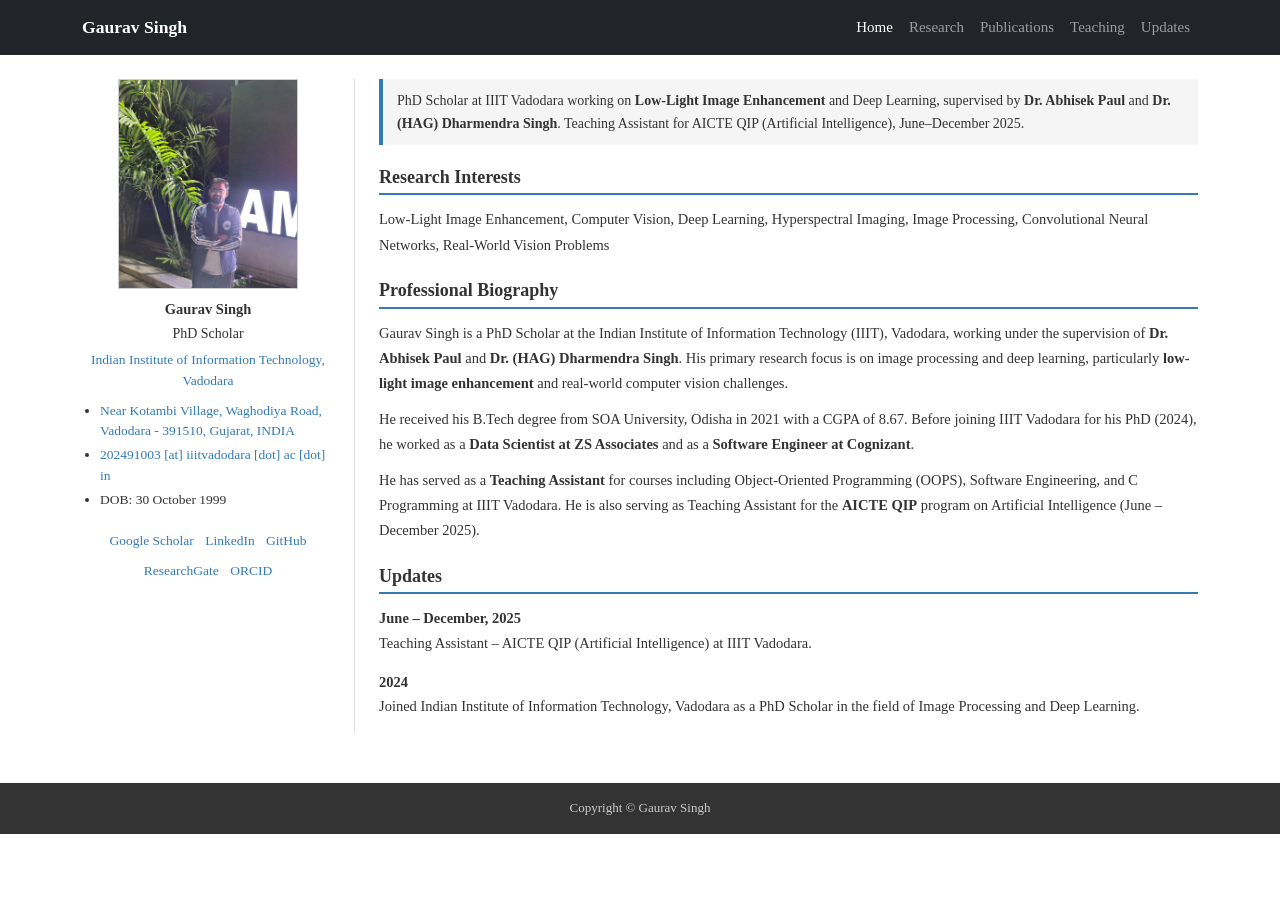
==== commit 79d57a1d: "Redesign: modern academic portfolio" ====
--- a/index.html
+++ b/index.html
@@ -2,121 +2,126 @@
 <html lang="en">
 <head>
   <meta charset="UTF-8">
-  <meta name="viewport" content="width=device-width, initial-scale=1.0">
-  <title>Gaurav Singh | PhD Scholar</title>
-  <meta name="description" content="Gaurav Singh — PhD Scholar at IIIT Vadodara, working on Image Processing and Deep Learning.">
+  <meta name="viewport" content="width=device-width, initial-scale=1">
+  <meta name="author" content="Gaurav Singh, IIIT Vadodara">
+  <meta name="description" content="Gaurav Singh's home page.">
+  <meta name="keywords" content="Gaurav Singh, Image Processing, Deep Learning, IIIT Vadodara, Low-Light Enhancement, Computer Vision">
+  <title>Home | Gaurav Singh</title>
   <link rel="stylesheet" href="https://cdnjs.cloudflare.com/ajax/libs/bootstrap/5.3.3/css/bootstrap.min.css">
-  <link rel="stylesheet" href="https://cdnjs.cloudflare.com/ajax/libs/font-awesome/6.5.2/css/all.min.css">
   <link rel="stylesheet" href="style.css">
 </head>
 <body>
 
-<nav class="navbar navbar-expand-lg sticky-top">
+<nav class="navbar navbar-expand-md navbar-dark bg-dark">
   <div class="container">
     <a class="navbar-brand" href="index.html">Gaurav Singh</a>
-    <button class="navbar-toggler" type="button" data-bs-toggle="collapse" data-bs-target="#navMenu">
+    <button class="navbar-toggler" type="button" data-bs-toggle="collapse" data-bs-target="#navbarNav">
       <span class="navbar-toggler-icon"></span>
     </button>
-    <div class="collapse navbar-collapse" id="navMenu">
+    <div class="collapse navbar-collapse" id="navbarNav">
       <ul class="navbar-nav ms-auto">
         <li class="nav-item"><a class="nav-link active" href="index.html">Home</a></li>
-        <li class="nav-item"><a class="nav-link" href="education.html">Education</a></li>
-        <li class="nav-item"><a class="nav-link" href="experience.html">Experience</a></li>
+        <li class="nav-item"><a class="nav-link" href="research.html">Research</a></li>
         <li class="nav-item"><a class="nav-link" href="publications.html">Publications</a></li>
+        <li class="nav-item"><a class="nav-link" href="teaching.html">Teaching</a></li>
         <li class="nav-item"><a class="nav-link" href="updates.html">Updates</a></li>
       </ul>
     </div>
   </div>
 </nav>
 
-<div class="container main-container">
-  <div class="row g-4">
+<div class="container mt-4 mb-5">
+  <div class="row">
 
-    <!-- SIDEBAR -->
-    <div class="col-lg-3 col-md-4">
-      <div class="sidebar">
-        <img src="profile.jpg" alt="Gaurav Singh" class="profile-photo">
-        <h2 class="sidebar-name">Gaurav Singh</h2>
-        <p class="sidebar-title">PhD Scholar</p>
-        <p class="sidebar-inst">
-          <a href="https://iiitvadodara.ac.in" target="_blank">
-            Indian Institute of Information Technology, Vadodara
+    <!-- LEFT COLUMN -->
+    <div class="col-md-3 text-center left-col">
+      <img src="profile.jpg" alt="Gaurav Singh" class="profile-img">
+      <p class="mb-0 mt-1"><strong>Gaurav Singh</strong></p>
+      <p class="mb-0" style="font-size:14px;">PhD Scholar</p>
+      <p style="font-size:13.5px; line-height:1.5; margin-top:4px;">
+        <a href="https://iiitvadodara.ac.in" target="_blank">Indian Institute of Information Technology, Vadodara</a>
+      </p>
+
+      <ul class="contact-list text-start mt-1">
+        <li>
+          <a href="https://maps.google.com/?q=IIIT+Vadodara" target="_blank">
+            Near Kotambi Village, Waghodiya Road, Vadodara - 391510, Gujarat, INDIA
           </a>
-        </p>
-        <hr class="sidebar-divider">
-        <ul class="sidebar-info">
-          <li><i class="fas fa-map-marker-alt"></i> IIIT Vadodara, Gujarat, India</li>
-          <li><i class="fas fa-envelope"></i> <a href="mailto:202491003@iiitvadodara.ac.in">202491003@iiitvadodara.ac.in</a></li>
-          <li><i class="fas fa-calendar-alt"></i> DOB: 30 October 1999</li>
-        </ul>
-        <hr class="sidebar-divider">
-        <div class="social-links">
-          <a href="#" title="Google Scholar"><i class="fas fa-graduation-cap"></i> Google Scholar</a>
-          <a href="https://linkedin.com" target="_blank" title="LinkedIn"><i class="fab fa-linkedin"></i> LinkedIn</a>
-          <a href="https://github.com/Gaurav8917" target="_blank" title="GitHub"><i class="fab fa-github"></i> GitHub</a>
-          <a href="#" title="ResearchGate"><i class="fab fa-researchgate"></i> ResearchGate</a>
-          <a href="#" title="ORCID"><i class="fab fa-orcid"></i> ORCID</a>
-        </div>
+        </li>
+        <li>
+          <a href="mailto:202491003@iiitvadodara.ac.in">202491003 [at] iiitvadodara [dot] ac [dot] in</a>
+        </li>
+        <li>DOB: 30 October 1999</li>
+      </ul>
+
+      <div class="social-links mt-2">
+        <a href="#" target="_blank">Google Scholar</a>
+        <a href="#" target="_blank">LinkedIn</a>
+        <a href="https://github.com/Gaurav8917" target="_blank">GitHub</a><br>
+        <a href="#" target="_blank">ResearchGate</a>
+        <a href="#" target="_blank">ORCID</a>
       </div>
     </div>
 
-    <!-- MAIN CONTENT -->
-    <div class="col-lg-9 col-md-8">
+    <!-- RIGHT COLUMN -->
+    <div class="col-md-9 right-col">
 
-      <section class="content-section">
-        <h3 class="section-title">Research Interests</h3>
-        <p class="research-interests-text">
-          Low-Light Image Enhancement, Computer Vision, Deep Learning,
-          Hyperspectral Imaging, Image Processing, Convolutional Neural Networks,
-          Real-World Vision Problems
+      <div class="announcement">
+        <p>
+          PhD Scholar at IIIT Vadodara working on <strong>Low-Light Image Enhancement</strong> and Deep Learning,
+          supervised by <strong>Dr. Abhisek Paul</strong> and <strong>Dr. (HAG) Dharmendra Singh</strong>.
+          Teaching Assistant for AICTE QIP (Artificial Intelligence), June&ndash;December 2025.
         </p>
-      </section>
+      </div>
 
-      <section class="content-section">
-        <h3 class="section-title">Professional Biography</h3>
-        <p>
-          Gaurav Singh is a PhD scholar at the Indian Institute of Information Technology (IIIT), Vadodara,
-          working under the supervision of <strong>Dr. Abhisek Paul</strong> and
-          <strong>Dr. (HAG) Dharmendra Singh</strong>. His research focuses on image processing and deep
-          learning, with a primary emphasis on <strong>low-light image enhancement</strong> and
-          real-world computer vision problems.
-        </p>
-        <p>
-          Prior to joining IIIT Vadodara for his PhD (2024), he worked as a
-          <strong>Data Scientist at ZS Associates</strong> and as a
-          <strong>Software Engineer at Cognizant</strong>. He completed his
-          <strong>B.Tech from SOA University</strong> with an outstanding CGPA of 8.67.
-        </p>
-        <p>
-          He has served as a <strong>Teaching Assistant</strong> for courses including
-          Object-Oriented Programming, Software Engineering, and C Programming at IIIT Vadodara.
-          He is also a Teaching Assistant for the AICTE QIP program on Artificial Intelligence
-          (June–December 2025).
-        </p>
-      </section>
+      <h3 class="section-heading">Research Interests</h3>
+      <p>
+        Low-Light Image Enhancement, Computer Vision, Deep Learning,
+        Hyperspectral Imaging, Image Processing, Convolutional Neural Networks,
+        Real-World Vision Problems
+      </p>
 
-      <section class="content-section">
-        <h3 class="section-title">Updates</h3>
-        <div class="updates-list">
-          <div class="update-item">
-            <span class="update-date">Jun – Dec, 2025</span>
-            <span class="update-text">Teaching Assistant – AICTE QIP (Artificial Intelligence) at IIIT Vadodara.</span>
-          </div>
-          <div class="update-item">
-            <span class="update-date">2024</span>
-            <span class="update-text">Joined IIIT Vadodara as a PhD Scholar in the field of Image Processing and Deep Learning.</span>
-          </div>
-        </div>
-        <a href="updates.html" class="view-all-link">View all updates &rarr;</a>
-      </section>
+      <h3 class="section-heading">Professional Biography</h3>
+      <p>
+        Gaurav Singh is a PhD Scholar at the Indian Institute of Information Technology (IIIT), Vadodara,
+        working under the supervision of <strong>Dr. Abhisek Paul</strong> and
+        <strong>Dr. (HAG) Dharmendra Singh</strong>. His primary research focus is on image processing and
+        deep learning, particularly <strong>low-light image enhancement</strong> and real-world computer
+        vision challenges.
+      </p>
+      <p>
+        He received his B.Tech degree from SOA University, Odisha in 2021 with a CGPA of 8.67.
+        Before joining IIIT Vadodara for his PhD (2024), he worked as a
+        <strong>Data Scientist at ZS Associates</strong> and as a
+        <strong>Software Engineer at Cognizant</strong>.
+      </p>
+      <p>
+        He has served as a <strong>Teaching Assistant</strong> for courses including Object-Oriented
+        Programming (OOPS), Software Engineering, and C Programming at IIIT Vadodara. He is also
+        serving as Teaching Assistant for the <strong>AICTE QIP</strong> program on Artificial Intelligence
+        (June &ndash; December 2025).
+      </p>
+
+      <h3 class="section-heading">Updates</h3>
+
+      <div class="update-block">
+        <strong>June &ndash; December, 2025</strong>
+        Teaching Assistant &ndash; AICTE QIP (Artificial Intelligence) at IIIT Vadodara.
+      </div>
+
+      <div class="update-block">
+        <strong>2024</strong>
+        Joined Indian Institute of Information Technology, Vadodara as a PhD Scholar in the field of
+        Image Processing and Deep Learning.
+      </div>
 
     </div>
   </div>
 </div>
 
-<footer class="site-footer">
-  <div class="container">
-    <p>Copyright &copy; Gaurav Singh &nbsp;&bull;&nbsp; PhD Scholar, IIIT Vadodara</p>
+<footer class="footer-bar">
+  <div class="container text-center">
+    <p>Copyright &copy; Gaurav Singh</p>
   </div>
 </footer>
 
--- a/style.css
+++ b/style.css
@@ -1,369 +1,96 @@
-/* ================================================
-   Gaurav Singh — Academic Portfolio
-   Clean, professional academic style
-   ================================================ */
+/* Gaurav Singh — Academic Portfolio (exact match of reference site style) */
 
-:root {
-  --primary:   #1a3a5c;
-  --accent:    #2a6496;
-  --light-bg:  #f8f9fa;
-  --border:    #dee2e6;
-  --text:      #333333;
-  --muted:     #6c757d;
-  --link:      #1a6fa8;
-  --white:     #ffffff;
+body {
+  font-family: "Times New Roman", Times, serif;
+  font-size: 15px;
+  color: #333;
+  background: #fff;
 }
 
-body {
-  font-family: "Segoe UI", Arial, sans-serif;
-  font-size: 15px;
-  color: var(--text);
-  background: var(--white);
-  line-height: 1.7;
+.navbar-brand { font-size: 1.1rem; font-weight: bold; }
+
+.left-col {
+  border-right: 1px solid #ddd;
+  padding-right: 20px;
 }
 
-/* ── NAVBAR ── */
-.navbar {
-  background: var(--primary) !important;
-  padding: 0.75rem 0;
-  box-shadow: 0 2px 8px rgba(0,0,0,0.18);
+.profile-img {
+  width: 180px;
+  height: 210px;
+  object-fit: cover;
+  object-position: top;
+  border: 1px solid #ccc;
+  display: block;
+  margin: 0 auto 8px;
 }
 
-.navbar-brand {
-  color: #ffffff !important;
-  font-size: 1.15rem;
-  font-weight: 600;
-  letter-spacing: 0.02em;
+.contact-list { font-size: 13.5px; list-style: disc; padding-left: 18px; }
+.contact-list li { margin-bottom: 4px; }
+.contact-list a, a { color: #337ab7; text-decoration: none; }
+.contact-list a:hover, a:hover { text-decoration: underline; }
+
+.social-links { font-size: 13.5px; line-height: 2.2; text-align: center; }
+.social-links a { color: #337ab7; text-decoration: none; margin: 0 4px; }
+.social-links a:hover { text-decoration: underline; }
+
+.right-col { padding-left: 24px; }
+
+.announcement {
+  background: #f5f5f5;
+  border-left: 4px solid #337ab7;
+  padding: 10px 14px;
+  margin-bottom: 20px;
+}
+.announcement p { font-size: 14px; margin: 0; line-height: 1.65; }
+
+h3.section-heading {
+  font-size: 18px;
+  font-weight: bold;
+  color: #333;
+  border-bottom: 2px solid #337ab7;
+  padding-bottom: 5px;
+  margin-top: 22px;
+  margin-bottom: 12px;
+  font-family: "Times New Roman", Times, serif;
 }
 
-.nav-link {
-  color: rgba(255,255,255,0.85) !important;
-  font-size: 0.9rem;
-  padding: 0.5rem 1rem !important;
-  transition: color 0.2s;
+p { font-size: 14.5px; line-height: 1.75; margin-bottom: 10px; }
+
+/* Updates */
+.update-block { margin-bottom: 14px; font-size: 14.5px; line-height: 1.7; }
+.update-block strong { display: block; }
+
+/* Footer */
+.footer-bar {
+  background: #333;
+  color: #ccc;
+  padding: 14px 0;
+  margin-top: 50px;
 }
+.footer-bar p { color: #ccc; font-size: 13px; margin: 0; }
 
-.nav-link:hover,
-.nav-link.active {
-  color: #ffffff !important;
-  background: rgba(255,255,255,0.12);
-  border-radius: 4px;
+/* Inner page header */
+.page-top { background: #222; color: #fff; padding: 22px 0 14px; margin-bottom: 28px; }
+.page-top h2 { font-size: 22px; margin: 0 0 4px; color: #fff; }
+.page-top p  { color: #bbb; font-size: 13px; margin: 0; line-height: 1; }
+
+/* Timeline */
+.tl-entry { margin-bottom: 20px; padding-bottom: 16px; border-bottom: 1px solid #eee; }
+.tl-entry:last-child { border-bottom: none; }
+.tl-year  { font-weight: bold; color: #337ab7; font-size: 14px; }
+.tl-role  { font-size: 15px; font-weight: bold; margin: 2px 0; }
+.tl-org   { font-size: 14px; color: #555; margin-bottom: 4px; }
+.tl-desc  { font-size: 14px; color: #333; }
+
+/* Publications */
+.pub-entry { margin-bottom: 16px; padding-bottom: 14px; border-bottom: 1px solid #eee; font-size: 14px; line-height: 1.7; }
+.pub-entry:last-child { border-bottom: none; }
+.pub-title  { font-weight: bold; }
+.pub-venue  { color: #555; }
+.pub-links a { font-size: 13px; margin-right: 8px; color: #337ab7; }
+
+@media (max-width: 767px) {
+  .left-col { border-right: none; border-bottom: 1px solid #ddd; padding-bottom: 20px; margin-bottom: 20px; }
+  .right-col { padding-left: 15px; }
+  .profile-img { width: 140px; height: 165px; }
 }
-
-/* ── LAYOUT ── */
-.main-container {
-  padding-top: 2.5rem;
-  padding-bottom: 3rem;
-  max-width: 1100px;
-}
-
-/* ── SIDEBAR ── */
-.sidebar {
-  text-align: center;
-  padding: 1.5rem 1rem;
-  background: var(--light-bg);
-  border: 1px solid var(--border);
-  border-radius: 6px;
-  position: sticky;
-  top: 76px;
-}
-
-.profile-photo {
-  width: 160px;
-  height: 160px;
-  object-fit: cover;
-  border-radius: 50%;
-  border: 4px solid var(--white);
-  box-shadow: 0 4px 16px rgba(0,0,0,0.15);
-  margin-bottom: 1rem;
-}
-
-.sidebar-name {
-  font-size: 1.2rem;
-  font-weight: 700;
-  color: var(--primary);
-  margin-bottom: 0.2rem;
-}
-
-.sidebar-title {
-  font-size: 0.88rem;
-  color: var(--muted);
-  margin-bottom: 0.4rem;
-}
-
-.sidebar-inst {
-  font-size: 0.82rem;
-  line-height: 1.5;
-  margin-bottom: 0;
-}
-
-.sidebar-inst a {
-  color: var(--link);
-  text-decoration: none;
-}
-
-.sidebar-inst a:hover { text-decoration: underline; }
-
-.sidebar-divider {
-  margin: 0.9rem 0;
-  border-color: var(--border);
-}
-
-.sidebar-info {
-  list-style: none;
-  padding: 0;
-  margin: 0;
-  text-align: left;
-  font-size: 0.83rem;
-  color: var(--text);
-}
-
-.sidebar-info li {
-  margin-bottom: 0.55rem;
-  display: flex;
-  align-items: flex-start;
-  gap: 0.5rem;
-}
-
-.sidebar-info i {
-  color: var(--accent);
-  margin-top: 3px;
-  min-width: 16px;
-}
-
-.sidebar-info a {
-  color: var(--link);
-  text-decoration: none;
-  word-break: break-all;
-}
-
-.sidebar-info a:hover { text-decoration: underline; }
-
-/* ── SOCIAL LINKS ── */
-.social-links {
-  display: flex;
-  flex-direction: column;
-  gap: 0.45rem;
-  text-align: left;
-}
-
-.social-links a {
-  display: flex;
-  align-items: center;
-  gap: 0.5rem;
-  font-size: 0.83rem;
-  color: var(--link);
-  text-decoration: none;
-  padding: 0.25rem 0.4rem;
-  border-radius: 4px;
-  transition: background 0.15s;
-}
-
-.social-links a:hover {
-  background: rgba(26,111,168,0.08);
-  text-decoration: underline;
-}
-
-.social-links i {
-  width: 16px;
-  color: var(--accent);
-}
-
-/* ── CONTENT SECTIONS ── */
-.content-section {
-  margin-bottom: 2rem;
-  padding-bottom: 1.5rem;
-  border-bottom: 1px solid var(--border);
-}
-
-.content-section:last-child {
-  border-bottom: none;
-}
-
-.section-title {
-  font-size: 1.1rem;
-  font-weight: 700;
-  color: var(--primary);
-  margin-bottom: 0.85rem;
-  padding-bottom: 0.4rem;
-  border-bottom: 2px solid var(--accent);
-  display: inline-block;
-}
-
-.research-interests-text {
-  color: var(--text);
-  font-size: 0.95rem;
-}
-
-/* ── UPDATES LIST ── */
-.updates-list {
-  margin-bottom: 0.75rem;
-}
-
-.update-item {
-  display: flex;
-  gap: 1.25rem;
-  padding: 0.65rem 0;
-  border-bottom: 1px dotted var(--border);
-  font-size: 0.9rem;
-  align-items: flex-start;
-}
-
-.update-item:last-child { border-bottom: none; }
-
-.update-date {
-  color: var(--accent);
-  font-weight: 600;
-  white-space: nowrap;
-  min-width: 120px;
-  font-size: 0.85rem;
-  padding-top: 2px;
-}
-
-.update-text { color: var(--text); }
-
-.view-all-link {
-  font-size: 0.875rem;
-  color: var(--link);
-  text-decoration: none;
-  font-weight: 500;
-}
-
-.view-all-link:hover { text-decoration: underline; }
-
-/* ── TIMELINE (education / experience) ── */
-.timeline { padding: 0; }
-
-.timeline-entry {
-  display: flex;
-  gap: 1.5rem;
-  padding: 1.25rem 0;
-  border-bottom: 1px solid var(--border);
-}
-
-.timeline-entry:last-child { border-bottom: none; }
-
-.tl-period {
-  min-width: 100px;
-  font-size: 0.82rem;
-  font-weight: 600;
-  color: var(--accent);
-  padding-top: 3px;
-  text-align: right;
-}
-
-.tl-dot {
-  display: flex;
-  flex-direction: column;
-  align-items: center;
-  padding-top: 6px;
-}
-
-.tl-dot::before {
-  content: '';
-  width: 10px;
-  height: 10px;
-  border-radius: 50%;
-  background: var(--accent);
-  border: 2px solid var(--white);
-  box-shadow: 0 0 0 2px var(--accent);
-  flex-shrink: 0;
-}
-
-.tl-dot::after {
-  content: '';
-  flex: 1;
-  width: 1px;
-  background: var(--border);
-  margin-top: 6px;
-}
-
-.timeline-entry:last-child .tl-dot::after { display: none; }
-
-.tl-body { flex: 1; }
-
-.tl-title {
-  font-size: 1rem;
-  font-weight: 700;
-  color: var(--primary);
-  margin-bottom: 0.15rem;
-}
-
-.tl-org {
-  font-size: 0.88rem;
-  color: var(--muted);
-  margin-bottom: 0.4rem;
-}
-
-.tl-desc {
-  font-size: 0.9rem;
-  color: var(--text);
-}
-
-/* ── PAGE HEADER ── */
-.page-header {
-  background: var(--primary);
-  color: #ffffff;
-  padding: 2.5rem 0 2rem;
-  margin-bottom: 2rem;
-}
-
-.page-header h1 {
-  font-size: 2rem;
-  font-weight: 700;
-  margin-bottom: 0.25rem;
-}
-
-.page-header p {
-  color: rgba(255,255,255,0.75);
-  font-size: 0.9rem;
-  margin: 0;
-}
-
-/* ── PUBLICATIONS ── */
-.pub-item {
-  padding: 1rem 0;
-  border-bottom: 1px solid var(--border);
-  font-size: 0.9rem;
-}
-
-.pub-item:last-child { border-bottom: none; }
-
-.pub-title {
-  font-weight: 600;
-  color: var(--primary);
-  margin-bottom: 0.2rem;
-}
-
-.pub-venue {
-  color: var(--muted);
-  font-size: 0.85rem;
-}
-
-.pub-links a {
-  font-size: 0.8rem;
-  color: var(--link);
-  text-decoration: none;
-  margin-right: 0.75rem;
-}
-
-.pub-links a:hover { text-decoration: underline; }
-
-/* ── FOOTER ── */
-.site-footer {
-  background: var(--primary);
-  color: rgba(255,255,255,0.75);
-  text-align: center;
-  padding: 1.25rem 0;
-  font-size: 0.85rem;
-  margin-top: 3rem;
-}
-
-/* ── RESPONSIVE ── */
-@media (max-width: 767px) {
-  .sidebar { position: static; margin-bottom: 1.5rem; }
-  .tl-period { min-width: 80px; font-size: 0.78rem; }
-  .update-date { min-width: 90px; }
-  .page-header { padding: 1.75rem 0 1.25rem; }
-  .page-header h1 { font-size: 1.5rem; }
-}
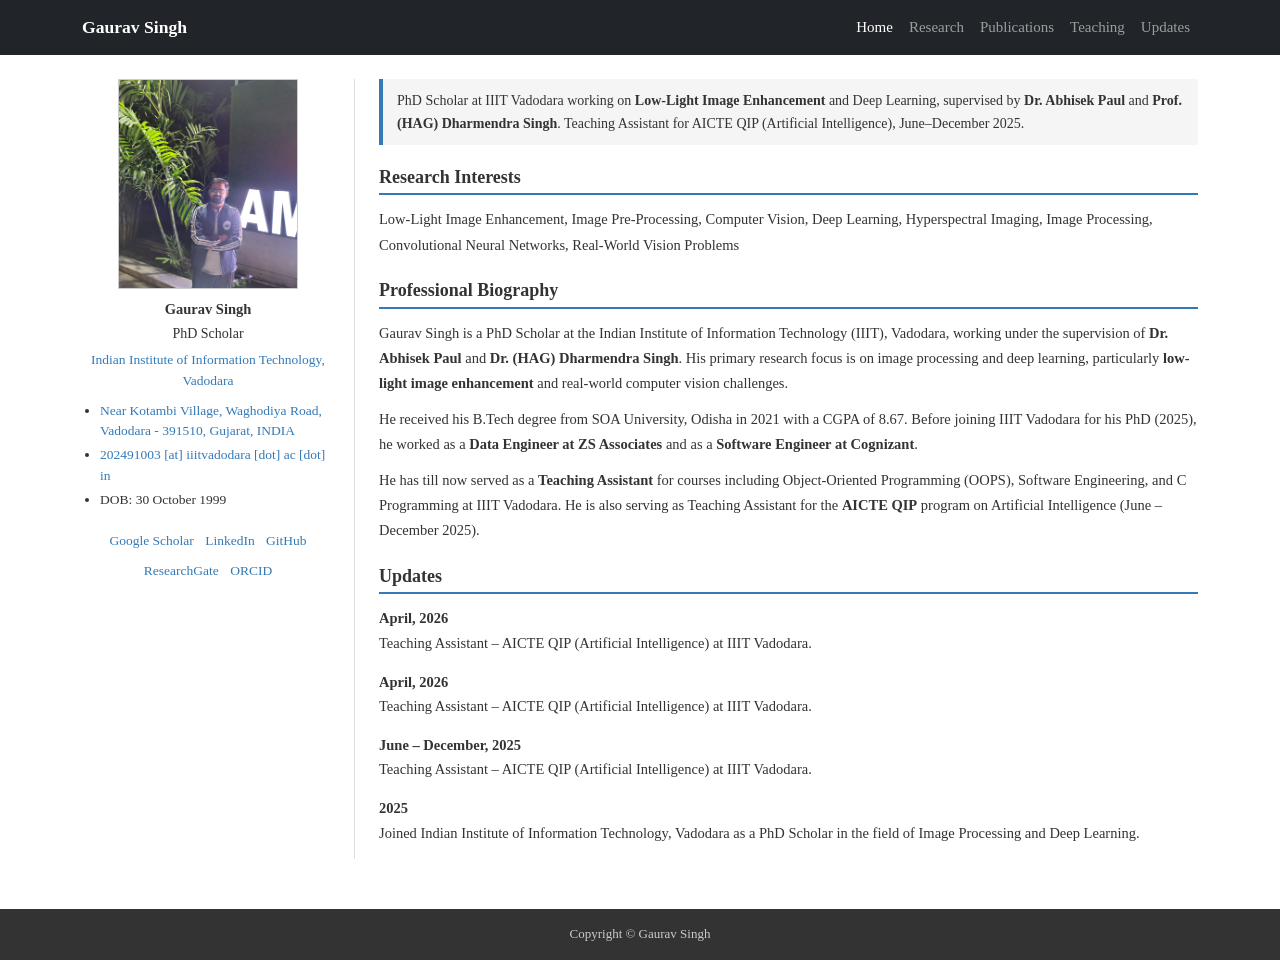
==== commit 80b8ffef: "Update index.html" ====
--- a/index.html
+++ b/index.html
@@ -69,14 +69,14 @@
       <div class="announcement">
         <p>
           PhD Scholar at IIIT Vadodara working on <strong>Low-Light Image Enhancement</strong> and Deep Learning,
-          supervised by <strong>Dr. Abhisek Paul</strong> and <strong>Dr. (HAG) Dharmendra Singh</strong>.
+          supervised by <strong>Dr. Abhisek Paul</strong> and <strong>Prof. (HAG) Dharmendra Singh</strong>.
           Teaching Assistant for AICTE QIP (Artificial Intelligence), June&ndash;December 2025.
         </p>
       </div>
 
       <h3 class="section-heading">Research Interests</h3>
       <p>
-        Low-Light Image Enhancement, Computer Vision, Deep Learning,
+        Low-Light Image Enhancement, Image Pre-Processing, Computer Vision, Deep Learning,
         Hyperspectral Imaging, Image Processing, Convolutional Neural Networks,
         Real-World Vision Problems
       </p>
@@ -91,12 +91,12 @@
       </p>
       <p>
         He received his B.Tech degree from SOA University, Odisha in 2021 with a CGPA of 8.67.
-        Before joining IIIT Vadodara for his PhD (2024), he worked as a
-        <strong>Data Scientist at ZS Associates</strong> and as a
+        Before joining IIIT Vadodara for his PhD (2025), he worked as a
+        <strong>Data Engineer at ZS Associates</strong> and as a
         <strong>Software Engineer at Cognizant</strong>.
       </p>
       <p>
-        He has served as a <strong>Teaching Assistant</strong> for courses including Object-Oriented
+        He has till now served as a <strong>Teaching Assistant</strong> for courses including Object-Oriented
         Programming (OOPS), Software Engineering, and C Programming at IIIT Vadodara. He is also
         serving as Teaching Assistant for the <strong>AICTE QIP</strong> program on Artificial Intelligence
         (June &ndash; December 2025).
@@ -105,12 +105,22 @@
       <h3 class="section-heading">Updates</h3>
 
       <div class="update-block">
+        <strong>April, 2026</strong>
+        Teaching Assistant &ndash; AICTE QIP (Artificial Intelligence) at IIIT Vadodara.
+      </div>
+
+      <div class="update-block">
+        <strong>April, 2026</strong>
+        Teaching Assistant &ndash; AICTE QIP (Artificial Intelligence) at IIIT Vadodara.
+      </div>
+
+      <div class="update-block">
         <strong>June &ndash; December, 2025</strong>
         Teaching Assistant &ndash; AICTE QIP (Artificial Intelligence) at IIIT Vadodara.
       </div>
 
       <div class="update-block">
-        <strong>2024</strong>
+        <strong>2025</strong>
         Joined Indian Institute of Information Technology, Vadodara as a PhD Scholar in the field of
         Image Processing and Deep Learning.
       </div>
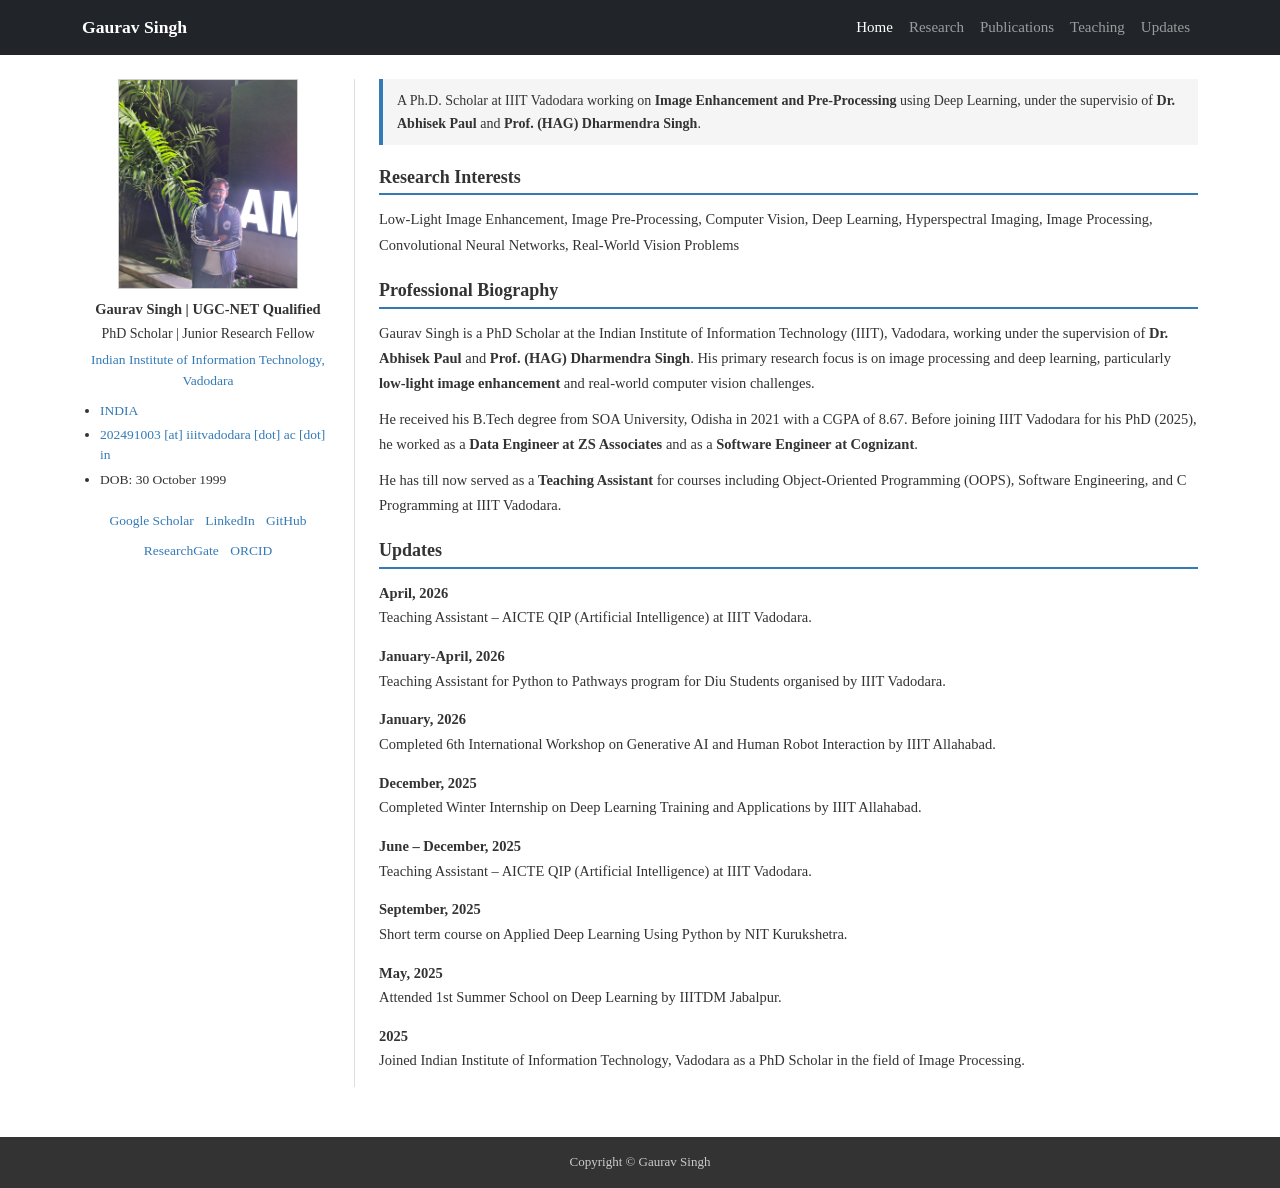
==== commit 0e7b3700: "Revise profile information and add recent updates Updated personal information and research details " ====
--- a/index.html
+++ b/index.html
@@ -36,8 +36,8 @@
     <!-- LEFT COLUMN -->
     <div class="col-md-3 text-center left-col">
       <img src="profile.jpg" alt="Gaurav Singh" class="profile-img">
-      <p class="mb-0 mt-1"><strong>Gaurav Singh</strong></p>
-      <p class="mb-0" style="font-size:14px;">PhD Scholar</p>
+      <p class="mb-0 mt-1"><strong>Gaurav Singh | UGC-NET Qualified </strong></p>
+      <p class="mb-0" style="font-size:14px;">PhD Scholar | Junior Research Fellow</p>
       <p style="font-size:13.5px; line-height:1.5; margin-top:4px;">
         <a href="https://iiitvadodara.ac.in" target="_blank">Indian Institute of Information Technology, Vadodara</a>
       </p>
@@ -45,7 +45,7 @@
       <ul class="contact-list text-start mt-1">
         <li>
           <a href="https://maps.google.com/?q=IIIT+Vadodara" target="_blank">
-            Near Kotambi Village, Waghodiya Road, Vadodara - 391510, Gujarat, INDIA
+             INDIA
           </a>
         </li>
         <li>
@@ -68,9 +68,8 @@
 
       <div class="announcement">
         <p>
-          PhD Scholar at IIIT Vadodara working on <strong>Low-Light Image Enhancement</strong> and Deep Learning,
-          supervised by <strong>Dr. Abhisek Paul</strong> and <strong>Prof. (HAG) Dharmendra Singh</strong>.
-          Teaching Assistant for AICTE QIP (Artificial Intelligence), June&ndash;December 2025.
+           A Ph.D. Scholar at IIIT Vadodara working on <strong> Image Enhancement and Pre-Processing </strong> using Deep Learning,
+          under the supervisio of <strong>Dr. Abhisek Paul</strong> and <strong>Prof. (HAG) Dharmendra Singh</strong>.
         </p>
       </div>
 
@@ -85,7 +84,7 @@
       <p>
         Gaurav Singh is a PhD Scholar at the Indian Institute of Information Technology (IIIT), Vadodara,
         working under the supervision of <strong>Dr. Abhisek Paul</strong> and
-        <strong>Dr. (HAG) Dharmendra Singh</strong>. His primary research focus is on image processing and
+        <strong>Prof. (HAG) Dharmendra Singh</strong>. His primary research focus is on image processing and
         deep learning, particularly <strong>low-light image enhancement</strong> and real-world computer
         vision challenges.
       </p>
@@ -97,21 +96,30 @@
       </p>
       <p>
         He has till now served as a <strong>Teaching Assistant</strong> for courses including Object-Oriented
-        Programming (OOPS), Software Engineering, and C Programming at IIIT Vadodara. He is also
-        serving as Teaching Assistant for the <strong>AICTE QIP</strong> program on Artificial Intelligence
-        (June &ndash; December 2025).
+        Programming (OOPS), Software Engineering, and C Programming at IIIT Vadodara.
       </p>
 
       <h3 class="section-heading">Updates</h3>
 
+      
       <div class="update-block">
         <strong>April, 2026</strong>
         Teaching Assistant &ndash; AICTE QIP (Artificial Intelligence) at IIIT Vadodara.
       </div>
 
       <div class="update-block">
-        <strong>April, 2026</strong>
-        Teaching Assistant &ndash; AICTE QIP (Artificial Intelligence) at IIIT Vadodara.
+        <strong>January-April, 2026</strong>
+        Teaching Assistant for Python to Pathways program for Diu Students organised by IIIT Vadodara.
+      </div>
+
+       <div class="update-block">
+        <strong>January, 2026</strong>
+        Completed 6th International Workshop on Generative AI and Human Robot Interaction by IIIT Allahabad.
+      </div>
+
+      <div class="update-block">
+        <strong>December, 2025</strong>
+        Completed Winter Internship on Deep Learning Training and Applications by IIIT Allahabad.
       </div>
 
       <div class="update-block">
@@ -120,9 +128,19 @@
       </div>
 
       <div class="update-block">
+        <strong>September, 2025</strong>
+         Short term course on Applied Deep Learning Using Python by NIT Kurukshetra.
+      </div>
+
+      <div class="update-block">
+        <strong>May, 2025</strong>
+        Attended 1st Summer School on Deep Learning by IIITDM Jabalpur.
+      </div>
+
+      <div class="update-block">
         <strong>2025</strong>
         Joined Indian Institute of Information Technology, Vadodara as a PhD Scholar in the field of
-        Image Processing and Deep Learning.
+        Image Processing.
       </div>
 
     </div>
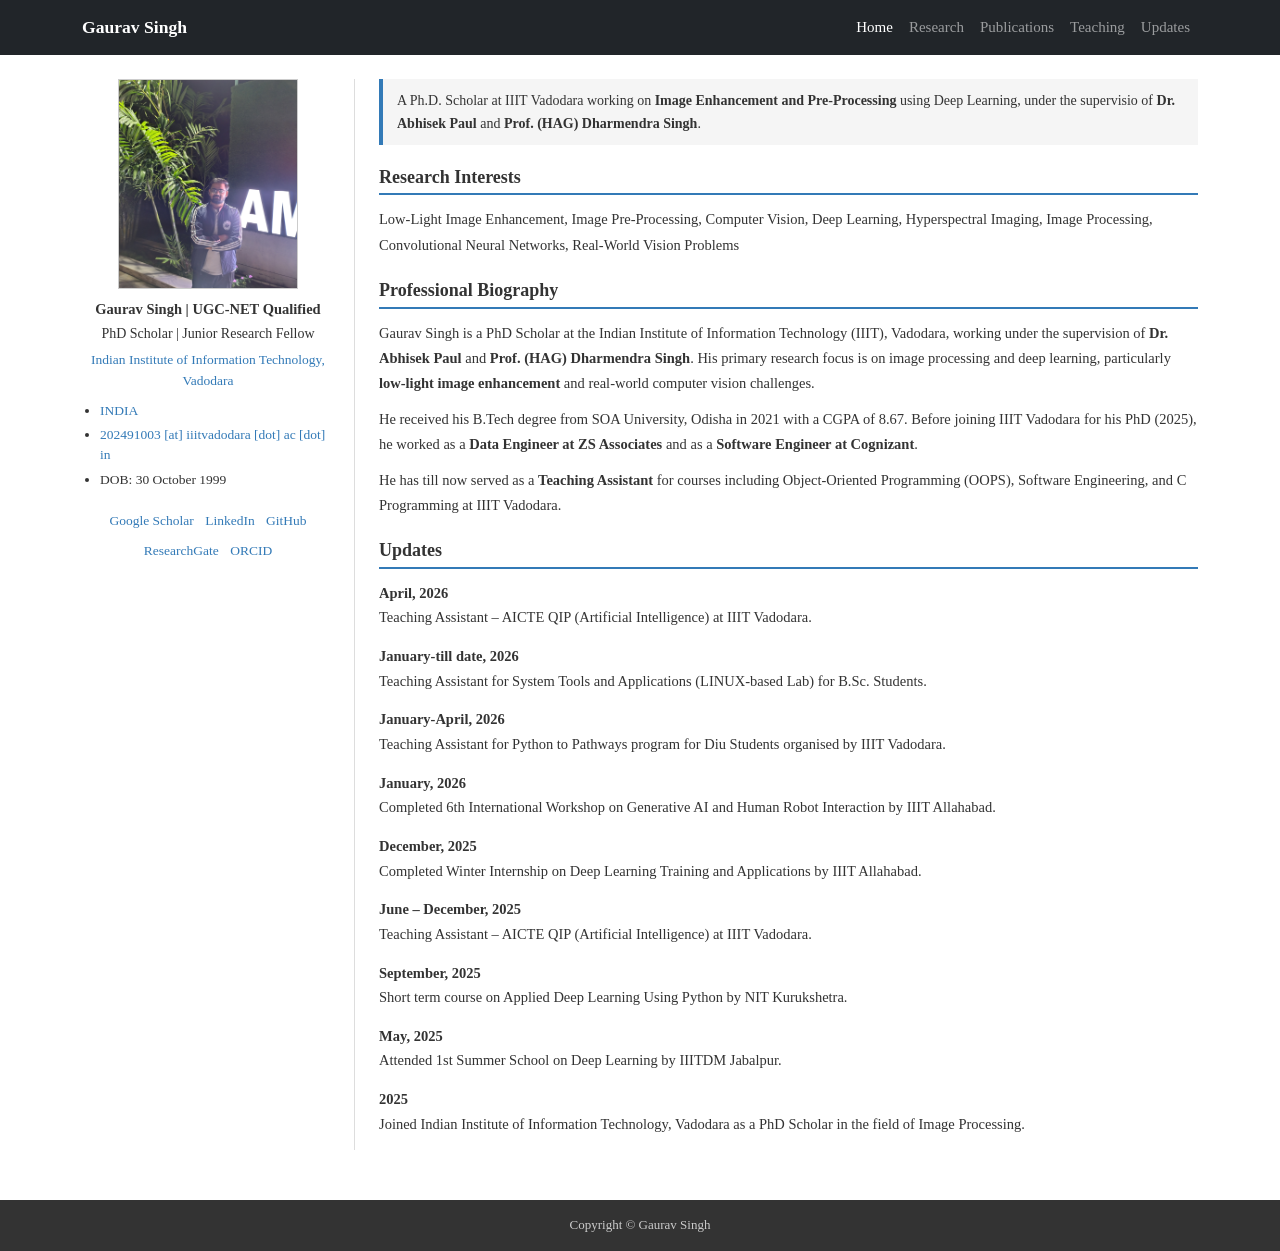
==== commit d667155d: "Update teaching assistant roles in index.html Added new teaching assistant role for System Tools and" ====
--- a/index.html
+++ b/index.html
@@ -108,6 +108,11 @@
       </div>
 
       <div class="update-block">
+        <strong>January-till date, 2026</strong>
+        Teaching Assistant for System Tools and Applications (LINUX-based Lab) for B.Sc. Students.
+      </div>
+
+      <div class="update-block">
         <strong>January-April, 2026</strong>
         Teaching Assistant for Python to Pathways program for Diu Students organised by IIIT Vadodara.
       </div>
